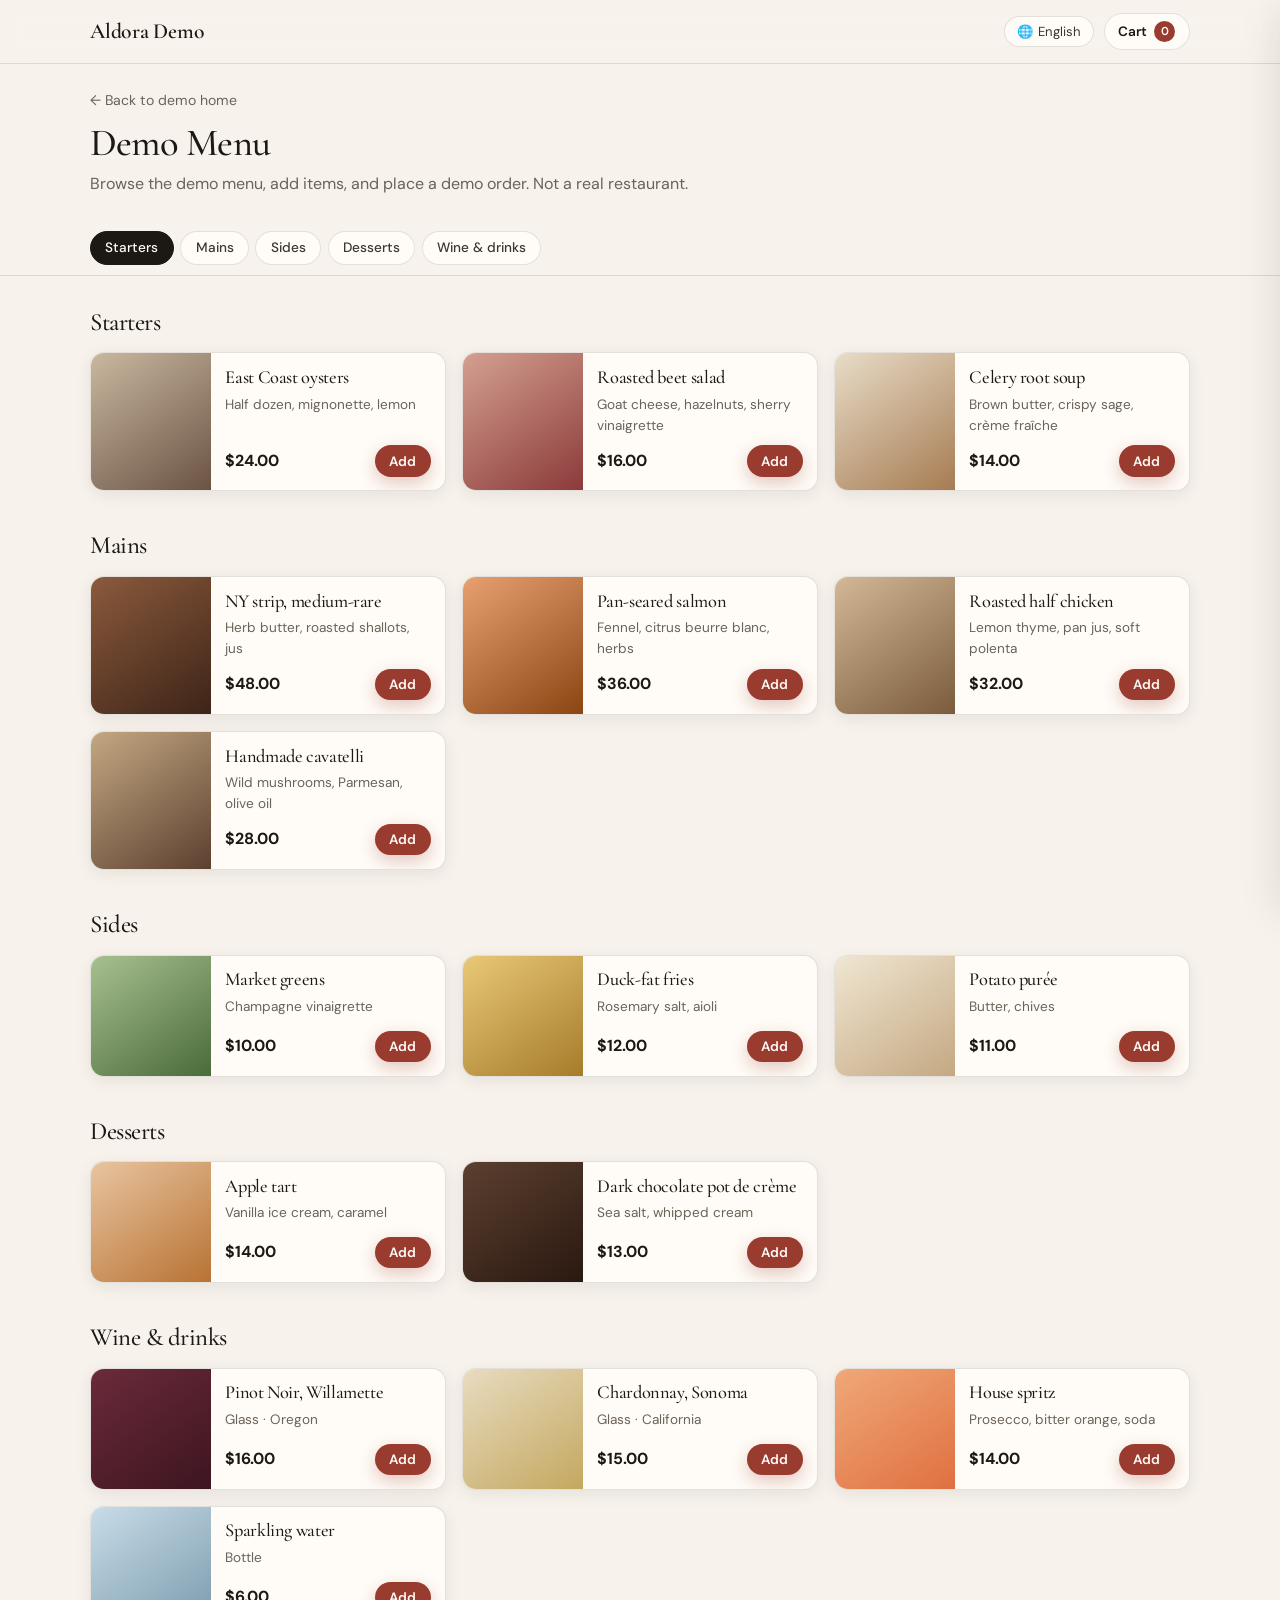
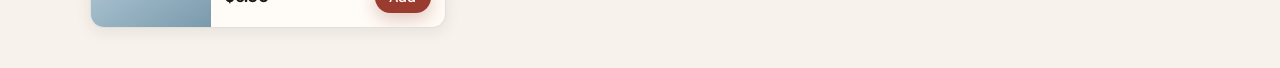
==== order.html @ 65ff81cb "Add Aldora Demo western restaurant QR order preview" ====
<!DOCTYPE html>
<html lang="en">
  <head>
    <meta charset="UTF-8" />
    <meta name="viewport" content="width=device-width, initial-scale=1, viewport-fit=cover" />
    <meta name="description" content="Demo Menu — Aldora Demo multilingual QR ordering demo. Not a real restaurant." />
    <title>Demo Menu — Aldora Demo</title>
    <link rel="preconnect" href="https://fonts.googleapis.com" />
    <link rel="preconnect" href="https://fonts.gstatic.com" crossorigin />
    <link href="https://fonts.googleapis.com/css2?family=Cormorant+Garamond:wght@500;600;700&family=DM+Sans:ital,opsz,wght@0,9..40,400;0,9..40,500;0,9..40,600;0,9..40,700;1,9..40,400&display=swap" rel="stylesheet" />
    <link rel="stylesheet" href="styles.css" />
  </head>
  <body class="page-order" data-title-key="meta.orderTitle">
    <header class="site-header">
      <div class="container order-header-extra">
        <a class="brand" href="index.html" data-i18n="nav.brand">Aldora Demo</a>
        <div class="header-actions">
          <div class="lang-switcher">
            <button type="button" class="lang-toggle" data-lang-toggle aria-haspopup="listbox">
              <span aria-hidden="true">🌐</span>
              <span data-lang-current>English</span>
            </button>
            <div class="lang-menu" role="listbox">
              <button type="button" data-lang="en" role="option">English</button>
              <button type="button" data-lang="zh" role="option">中文</button>
              <button type="button" data-lang="ko" role="option">한국어</button>
              <button type="button" data-lang="fr" role="option">Français</button>
            </div>
          </div>
          <button type="button" class="cart-fab" data-open-cart data-i18n-aria="orderPage.cart" aria-label="Cart">
            <span data-i18n="orderPage.cart">Cart</span>
            <span class="cart-badge" data-cart-count hidden>0</span>
          </button>
        </div>
      </div>
    </header>

    <div class="order-hero">
      <div class="container">
        <a class="back-link" href="index.html" data-i18n="orderPage.back">← Back to demo home</a>
        <h1 data-i18n="orderPage.title">Demo Menu</h1>
        <p data-i18n="orderPage.subtitle">Browse the demo menu, add items, and place a demo order. Not a real restaurant.</p>
      </div>
    </div>

    <nav class="category-nav" id="category-nav" aria-label="Menu categories">
      <div class="container"></div>
    </nav>

    <div id="menu-root"></div>
    <div class="order-page-bottom"></div>

    <!-- Cart overlay + drawer -->
    <div class="cart-overlay" id="cart-overlay" aria-hidden="true"></div>
    <aside class="cart-drawer" id="cart-drawer" aria-label="Cart">
      <div class="cart-drawer-header">
        <h2 data-i18n="orderPage.cart">Cart</h2>
        <button type="button" class="btn btn-ghost btn-sm" data-close-cart data-i18n="orderPage.close">Close</button>
      </div>
      <div class="cart-items" id="cart-items"></div>
      <div class="cart-footer" id="cart-footer" hidden>
        <div class="totals">
          <div class="totals-row">
            <span data-i18n="orderPage.subtotal">Subtotal</span>
            <span id="cart-subtotal">$0.00</span>
          </div>
          <div class="totals-row">
            <span data-i18n="orderPage.tax">Tax (est.)</span>
            <span id="cart-tax">$0.00</span>
          </div>
          <div class="totals-row total">
            <span data-i18n="orderPage.total">Total</span>
            <span id="cart-total">$0.00</span>
          </div>
        </div>
        <div class="cart-actions">
          <button type="button" class="btn btn-primary" id="place-order-btn" data-i18n="orderPage.placeOrder" disabled>
            Place order
          </button>
          <button type="button" class="btn btn-secondary" id="clear-cart-btn" data-i18n="orderPage.clear">
            Clear cart
          </button>
        </div>
      </div>
    </aside>

    <!-- Demo-only modal -->
    <div class="modal-overlay" id="demo-modal" role="dialog" aria-modal="true" aria-labelledby="demo-title">
      <div class="modal">
        <div class="modal-icon" aria-hidden="true">🍷</div>
        <h3 id="demo-title" data-i18n="demo.title">Demo only</h3>
        <p class="modal-message" data-i18n="demo.message">Demo only — order not sent to kitchen. Not a real restaurant.</p>
        <p class="modal-detail" data-i18n="demo.detail">
          This is a static multilingual QR ordering demo (Aldora Demo). No payment was taken and nothing was transmitted.
        </p>
        <button type="button" class="btn btn-primary" data-close-demo style="width: 100%" data-i18n="demo.ok">
          Got it
        </button>
      </div>
    </div>

    <script src="i18n.js"></script>
    <script src="app.js"></script>
  </body>
</html>
---- styles.css ----
/* Aldora Demo — elegant warm neutrals, mobile-first */
:root {
  --cream: #f7f3ec;
  --cream-dark: #efe8dc;
  --sand: #e4d9c8;
  --wood: #8b6914;
  --wood-deep: #5c4510;
  --ink: #1c1814;
  --ink-soft: #3d362e;
  --muted: #6b6258;
  --line: rgba(28, 24, 20, 0.12);
  --white: #fffcf7;
  --accent: #9a3b2f;
  --accent-hover: #7d2f25;
  --success: #2f5d3a;
  --shadow: 0 12px 40px rgba(28, 24, 20, 0.12);
  --shadow-sm: 0 4px 16px rgba(28, 24, 20, 0.08);
  --radius: 14px;
  --radius-sm: 10px;
  --font-serif: "Cormorant Garamond", "Times New Roman", Georgia, serif;
  --font-sans: "DM Sans", system-ui, -apple-system, Segoe UI, Roboto, sans-serif;
  --header-h: 64px;
  --safe-bottom: env(safe-area-inset-bottom, 0px);
}

*,
*::before,
*::after {
  box-sizing: border-box;
}

html {
  scroll-behavior: smooth;
}

body {
  margin: 0;
  font-family: var(--font-sans);
  font-size: 16px;
  line-height: 1.55;
  color: var(--ink);
  background: var(--cream);
  -webkit-font-smoothing: antialiased;
}

img {
  max-width: 100%;
  display: block;
}

a {
  color: inherit;
  text-decoration: none;
}

button {
  font-family: inherit;
  cursor: pointer;
}

h1,
h2,
h3,
.serif {
  font-family: var(--font-serif);
  font-weight: 500;
  letter-spacing: -0.02em;
  line-height: 1.15;
}

.container {
  width: min(1100px, calc(100% - 2rem));
  margin-inline: auto;
}

/* Header */
.site-header {
  position: sticky;
  top: 0;
  z-index: 40;
  height: var(--header-h);
  display: flex;
  align-items: center;
  background: rgba(247, 243, 236, 0.88);
  backdrop-filter: blur(12px);
  border-bottom: 1px solid var(--line);
}

.site-header .container {
  display: flex;
  align-items: center;
  justify-content: space-between;
  gap: 1rem;
  width: min(1100px, calc(100% - 2rem));
}

.brand {
  font-family: var(--font-serif);
  font-size: 1.35rem;
  font-weight: 600;
  letter-spacing: -0.01em;
  color: var(--ink);
}

.brand span {
  color: var(--accent);
}

.nav-links {
  display: none;
  gap: 1.25rem;
  align-items: center;
  font-size: 0.92rem;
  color: var(--ink-soft);
}

.nav-links a:hover {
  color: var(--accent);
}

.header-actions {
  display: flex;
  align-items: center;
  gap: 0.6rem;
}

.btn {
  display: inline-flex;
  align-items: center;
  justify-content: center;
  gap: 0.4rem;
  border: none;
  border-radius: 999px;
  padding: 0.7rem 1.25rem;
  font-size: 0.92rem;
  font-weight: 600;
  transition: transform 0.15s ease, background 0.15s ease, box-shadow 0.15s ease;
}

.btn:active {
  transform: scale(0.98);
}

.btn-primary {
  background: var(--accent);
  color: var(--white);
  box-shadow: 0 6px 18px rgba(154, 59, 47, 0.28);
}

.btn-primary:hover {
  background: var(--accent-hover);
}

.btn-secondary {
  background: transparent;
  color: var(--ink);
  border: 1px solid var(--line);
}

.btn-secondary:hover {
  background: var(--cream-dark);
}

.btn-ghost {
  background: transparent;
  color: var(--ink-soft);
  padding: 0.5rem 0.75rem;
}

.btn-sm {
  padding: 0.45rem 0.9rem;
  font-size: 0.85rem;
}

.btn:disabled {
  opacity: 0.45;
  cursor: not-allowed;
  transform: none;
}

/* Language switcher */
.lang-switcher {
  position: relative;
}

.lang-toggle {
  display: inline-flex;
  align-items: center;
  gap: 0.35rem;
  border: 1px solid var(--line);
  background: var(--white);
  border-radius: 999px;
  padding: 0.4rem 0.75rem;
  font-size: 0.82rem;
  color: var(--ink-soft);
}

.lang-toggle:hover {
  border-color: var(--sand);
}

.lang-menu {
  display: none;
  position: absolute;
  right: 0;
  top: calc(100% + 6px);
  min-width: 140px;
  background: var(--white);
  border: 1px solid var(--line);
  border-radius: var(--radius-sm);
  box-shadow: var(--shadow-sm);
  padding: 0.35rem;
  z-index: 50;
}

.lang-menu.is-open {
  display: block;
}

.lang-menu button {
  width: 100%;
  text-align: left;
  border: none;
  background: transparent;
  padding: 0.55rem 0.7rem;
  border-radius: 8px;
  font-size: 0.88rem;
  color: var(--ink);
}

.lang-menu button:hover,
.lang-menu button.is-active {
  background: var(--cream-dark);
  color: var(--accent);
}

/* Hero */
.hero {
  position: relative;
  padding: 2.5rem 0 3.5rem;
  overflow: hidden;
}

.hero-grid {
  display: grid;
  gap: 2rem;
  align-items: center;
}

.hero-eyebrow {
  font-size: 0.78rem;
  text-transform: uppercase;
  letter-spacing: 0.16em;
  color: var(--muted);
  margin: 0 0 0.75rem;
}

.hero h1 {
  font-size: clamp(2.4rem, 7vw, 3.6rem);
  margin: 0 0 1rem;
  color: var(--ink);
}

.hero-sub {
  color: var(--ink-soft);
  font-size: 1.05rem;
  max-width: 34rem;
  margin: 0 0 1.75rem;
}

.hero-ctas {
  display: flex;
  flex-wrap: wrap;
  gap: 0.75rem;
}

.hero-visual {
  position: relative;
  border-radius: calc(var(--radius) + 4px);
  overflow: hidden;
  aspect-ratio: 4 / 5;
  background:
    linear-gradient(160deg, rgba(28, 24, 20, 0.15), rgba(28, 24, 20, 0.45)),
    linear-gradient(135deg, #c4a574 0%, #8b6914 40%, #5c4510 100%);
  box-shadow: var(--shadow);
}

.hero-visual img {
  width: 100%;
  height: 100%;
  object-fit: cover;
}

.hero-badge {
  position: absolute;
  left: 1rem;
  bottom: 1rem;
  background: rgba(255, 252, 247, 0.92);
  backdrop-filter: blur(8px);
  padding: 0.75rem 1rem;
  border-radius: var(--radius-sm);
  font-size: 0.85rem;
  color: var(--ink-soft);
  max-width: 12rem;
}

.hero-badge strong {
  display: block;
  font-family: var(--font-serif);
  font-size: 1.15rem;
  color: var(--ink);
  margin-bottom: 0.15rem;
}

/* Sections */
.section {
  padding: 3rem 0;
}

.section-alt {
  background: var(--cream-dark);
}

.section-title {
  font-size: clamp(1.8rem, 4vw, 2.4rem);
  margin: 0 0 1.25rem;
}

.lead {
  color: var(--ink-soft);
  max-width: 40rem;
  margin: 0 0 1rem;
}

.cards-2 {
  display: grid;
  gap: 1rem;
}

.info-card {
  background: var(--white);
  border: 1px solid var(--line);
  border-radius: var(--radius);
  padding: 1.25rem 1.35rem;
  box-shadow: var(--shadow-sm);
}

.info-card h3 {
  margin: 0 0 0.75rem;
  font-size: 1.35rem;
}

.hours-list {
  list-style: none;
  margin: 0;
  padding: 0;
}

.hours-list li {
  display: flex;
  justify-content: space-between;
  gap: 1rem;
  padding: 0.45rem 0;
  border-bottom: 1px solid var(--line);
  font-size: 0.95rem;
}

.hours-list li:last-child {
  border-bottom: none;
}

.hours-list .day {
  color: var(--ink);
  font-weight: 500;
}

.hours-list .time {
  color: var(--muted);
  text-align: right;
}

.note {
  margin: 0.85rem 0 0;
  font-size: 0.85rem;
  color: var(--muted);
}

.address-block p {
  margin: 0.2rem 0;
  color: var(--ink-soft);
}

.address-block .street {
  font-weight: 600;
  color: var(--ink);
  font-size: 1.05rem;
}

/* CTA band */
.cta-band {
  margin: 1rem 0 3rem;
  background:
    linear-gradient(120deg, rgba(28, 24, 20, 0.72), rgba(92, 69, 16, 0.55)),
    linear-gradient(135deg, #a67c52, #5c4510);
  color: var(--white);
  border-radius: calc(var(--radius) + 6px);
  padding: 2rem 1.5rem;
  text-align: center;
  box-shadow: var(--shadow);
}

.cta-band h2 {
  margin: 0 0 0.5rem;
  font-size: clamp(1.6rem, 4vw, 2.1rem);
}

.cta-band p {
  margin: 0 0 1.25rem;
  opacity: 0.9;
}

.cta-band .btn-primary {
  background: var(--white);
  color: var(--ink);
  box-shadow: none;
}

.cta-band .btn-primary:hover {
  background: var(--cream);
}

/* Footer */
.site-footer {
  border-top: 1px solid var(--line);
  padding: 2rem 0 calc(2rem + var(--safe-bottom));
  text-align: center;
  color: var(--muted);
  font-size: 0.88rem;
}

.site-footer .brand {
  display: block;
  margin-bottom: 0.35rem;
  font-size: 1.2rem;
}

/* ========== Order page ========== */
.order-header-extra {
  gap: 0.5rem;
}

.cart-fab {
  position: relative;
  border: 1px solid var(--line);
  background: var(--white);
  border-radius: 999px;
  padding: 0.45rem 0.85rem;
  font-size: 0.85rem;
  font-weight: 600;
  color: var(--ink);
  display: inline-flex;
  align-items: center;
  gap: 0.4rem;
}

.cart-badge {
  min-width: 1.35rem;
  height: 1.35rem;
  padding: 0 0.35rem;
  border-radius: 999px;
  background: var(--accent);
  color: var(--white);
  font-size: 0.72rem;
  display: inline-flex;
  align-items: center;
  justify-content: center;
}

.order-hero {
  padding: 1.5rem 0 0.5rem;
}

.order-hero h1 {
  font-size: clamp(1.8rem, 5vw, 2.4rem);
  margin: 0.35rem 0 0.4rem;
}

.order-hero p {
  margin: 0;
  color: var(--muted);
}

.back-link {
  display: inline-flex;
  font-size: 0.88rem;
  color: var(--muted);
  margin-bottom: 0.25rem;
}

.back-link:hover {
  color: var(--accent);
}

.category-nav {
  position: sticky;
  top: var(--header-h);
  z-index: 30;
  background: rgba(247, 243, 236, 0.94);
  backdrop-filter: blur(10px);
  border-bottom: 1px solid var(--line);
  margin: 1rem 0 0;
  overflow-x: auto;
  -webkit-overflow-scrolling: touch;
  scrollbar-width: none;
}

.category-nav::-webkit-scrollbar {
  display: none;
}

.category-nav .container {
  display: flex;
  gap: 0.4rem;
  padding: 0.65rem 0;
  width: min(1100px, calc(100% - 2rem));
}

.cat-chip {
  flex: 0 0 auto;
  border: 1px solid var(--line);
  background: var(--white);
  color: var(--ink-soft);
  border-radius: 999px;
  padding: 0.45rem 0.9rem;
  font-size: 0.85rem;
  font-weight: 500;
  white-space: nowrap;
}

.cat-chip.is-active,
.cat-chip:hover {
  background: var(--ink);
  color: var(--white);
  border-color: var(--ink);
}

.menu-section {
  padding: 1.5rem 0 0.5rem;
}

.menu-section h2 {
  font-size: 1.55rem;
  margin: 0 0 1rem;
  padding-top: 0.5rem;
}

.menu-grid {
  display: grid;
  gap: 1rem;
}

.menu-card {
  display: grid;
  grid-template-columns: 96px 1fr;
  gap: 0.9rem;
  background: var(--white);
  border: 1px solid var(--line);
  border-radius: var(--radius);
  overflow: hidden;
  box-shadow: var(--shadow-sm);
  align-items: stretch;
}

.menu-card-media {
  position: relative;
  min-height: 96px;
  background: linear-gradient(145deg, #d4c4a8, #8b6914 60%, #4a3720);
}

.menu-card-media img {
  width: 100%;
  height: 100%;
  object-fit: cover;
  position: absolute;
  inset: 0;
}

.menu-card-body {
  padding: 0.85rem 0.9rem 0.85rem 0;
  display: flex;
  flex-direction: column;
  gap: 0.35rem;
}

.menu-card-body h3 {
  margin: 0;
  font-size: 1.15rem;
}

.menu-card-desc {
  margin: 0;
  font-size: 0.85rem;
  color: var(--muted);
  flex: 1;
}

.menu-card-row {
  display: flex;
  align-items: center;
  justify-content: space-between;
  gap: 0.5rem;
  margin-top: 0.25rem;
}

.price {
  font-weight: 700;
  color: var(--ink);
  font-variant-numeric: tabular-nums;
}

/* Cart drawer */
.cart-overlay {
  position: fixed;
  inset: 0;
  background: rgba(28, 24, 20, 0.45);
  opacity: 0;
  pointer-events: none;
  transition: opacity 0.2s ease;
  z-index: 60;
}

.cart-overlay.is-open {
  opacity: 1;
  pointer-events: auto;
}

.cart-drawer {
  position: fixed;
  top: 0;
  right: 0;
  height: 100%;
  width: min(400px, 100%);
  background: var(--cream);
  box-shadow: var(--shadow);
  transform: translateX(100%);
  transition: transform 0.25s ease;
  z-index: 70;
  display: flex;
  flex-direction: column;
}

.cart-drawer.is-open {
  transform: translateX(0);
}

.cart-drawer-header {
  display: flex;
  align-items: center;
  justify-content: space-between;
  padding: 1rem 1.15rem;
  border-bottom: 1px solid var(--line);
}

.cart-drawer-header h2 {
  margin: 0;
  font-size: 1.4rem;
}

.cart-items {
  flex: 1;
  overflow-y: auto;
  padding: 1rem 1.15rem;
}

.cart-empty {
  text-align: center;
  padding: 2.5rem 1rem;
  color: var(--muted);
}

.cart-empty p {
  margin: 0.35rem 0;
}

.cart-line {
  display: grid;
  grid-template-columns: 1fr auto;
  gap: 0.5rem 0.75rem;
  padding: 0.85rem 0;
  border-bottom: 1px solid var(--line);
}

.cart-line-name {
  font-weight: 600;
  font-size: 0.95rem;
}

.cart-line-price {
  font-variant-numeric: tabular-nums;
  font-weight: 600;
}

.cart-line-controls {
  grid-column: 1 / -1;
  display: flex;
  align-items: center;
  gap: 0.5rem;
}

.qty-btn {
  width: 32px;
  height: 32px;
  border-radius: 8px;
  border: 1px solid var(--line);
  background: var(--white);
  font-size: 1rem;
  line-height: 1;
  color: var(--ink);
}

.qty-btn:hover {
  background: var(--cream-dark);
}

.qty-val {
  min-width: 1.5rem;
  text-align: center;
  font-weight: 600;
  font-variant-numeric: tabular-nums;
}

.cart-footer {
  border-top: 1px solid var(--line);
  padding: 1rem 1.15rem calc(1rem + var(--safe-bottom));
  background: var(--white);
}

.totals {
  display: grid;
  gap: 0.35rem;
  margin-bottom: 1rem;
  font-size: 0.92rem;
}

.totals-row {
  display: flex;
  justify-content: space-between;
  color: var(--muted);
}

.totals-row.total {
  color: var(--ink);
  font-weight: 700;
  font-size: 1.05rem;
  margin-top: 0.25rem;
  padding-top: 0.5rem;
  border-top: 1px solid var(--line);
}

.cart-actions {
  display: grid;
  gap: 0.5rem;
}

/* Modal / toast */
.modal-overlay {
  position: fixed;
  inset: 0;
  background: rgba(28, 24, 20, 0.5);
  display: flex;
  align-items: flex-end;
  justify-content: center;
  padding: 1rem;
  opacity: 0;
  pointer-events: none;
  transition: opacity 0.2s ease;
  z-index: 80;
}

.modal-overlay.is-open {
  opacity: 1;
  pointer-events: auto;
}

.modal {
  width: min(420px, 100%);
  background: var(--white);
  border-radius: var(--radius);
  padding: 1.5rem 1.35rem;
  box-shadow: var(--shadow);
  transform: translateY(16px);
  transition: transform 0.2s ease;
  margin-bottom: var(--safe-bottom);
}

.modal-overlay.is-open .modal {
  transform: translateY(0);
}

.modal-icon {
  width: 48px;
  height: 48px;
  border-radius: 50%;
  background: var(--cream-dark);
  display: grid;
  place-items: center;
  font-size: 1.4rem;
  margin-bottom: 0.85rem;
}

.modal h3 {
  margin: 0 0 0.5rem;
  font-size: 1.45rem;
}

.modal-message {
  font-weight: 600;
  color: var(--accent);
  margin: 0 0 0.5rem;
}

.modal-detail {
  margin: 0 0 1.25rem;
  color: var(--muted);
  font-size: 0.92rem;
}

.toast {
  position: fixed;
  left: 50%;
  bottom: calc(1.25rem + var(--safe-bottom));
  transform: translateX(-50%) translateY(120%);
  background: var(--ink);
  color: var(--white);
  padding: 0.7rem 1.1rem;
  border-radius: 999px;
  font-size: 0.88rem;
  font-weight: 500;
  z-index: 90;
  transition: transform 0.25s ease;
  white-space: nowrap;
  max-width: calc(100% - 2rem);
  overflow: hidden;
  text-overflow: ellipsis;
}

.toast.is-show {
  transform: translateX(-50%) translateY(0);
}

.order-page-bottom {
  height: 2rem;
  padding-bottom: var(--safe-bottom);
}

/* Desktop */
@media (min-width: 720px) {
  .nav-links {
    display: flex;
  }

  .hero-grid {
    grid-template-columns: 1.05fr 0.95fr;
    gap: 2.5rem;
  }

  .hero-visual {
    aspect-ratio: 5 / 6;
  }

  .cards-2 {
    grid-template-columns: 1fr 1fr;
  }

  .menu-grid {
    grid-template-columns: 1fr 1fr;
  }

  .menu-card {
    grid-template-columns: 120px 1fr;
  }

  .menu-card-media {
    min-height: 120px;
  }

  .modal-overlay {
    align-items: center;
  }
}

@media (min-width: 960px) {
  .menu-grid {
    grid-template-columns: 1fr 1fr 1fr;
  }
}
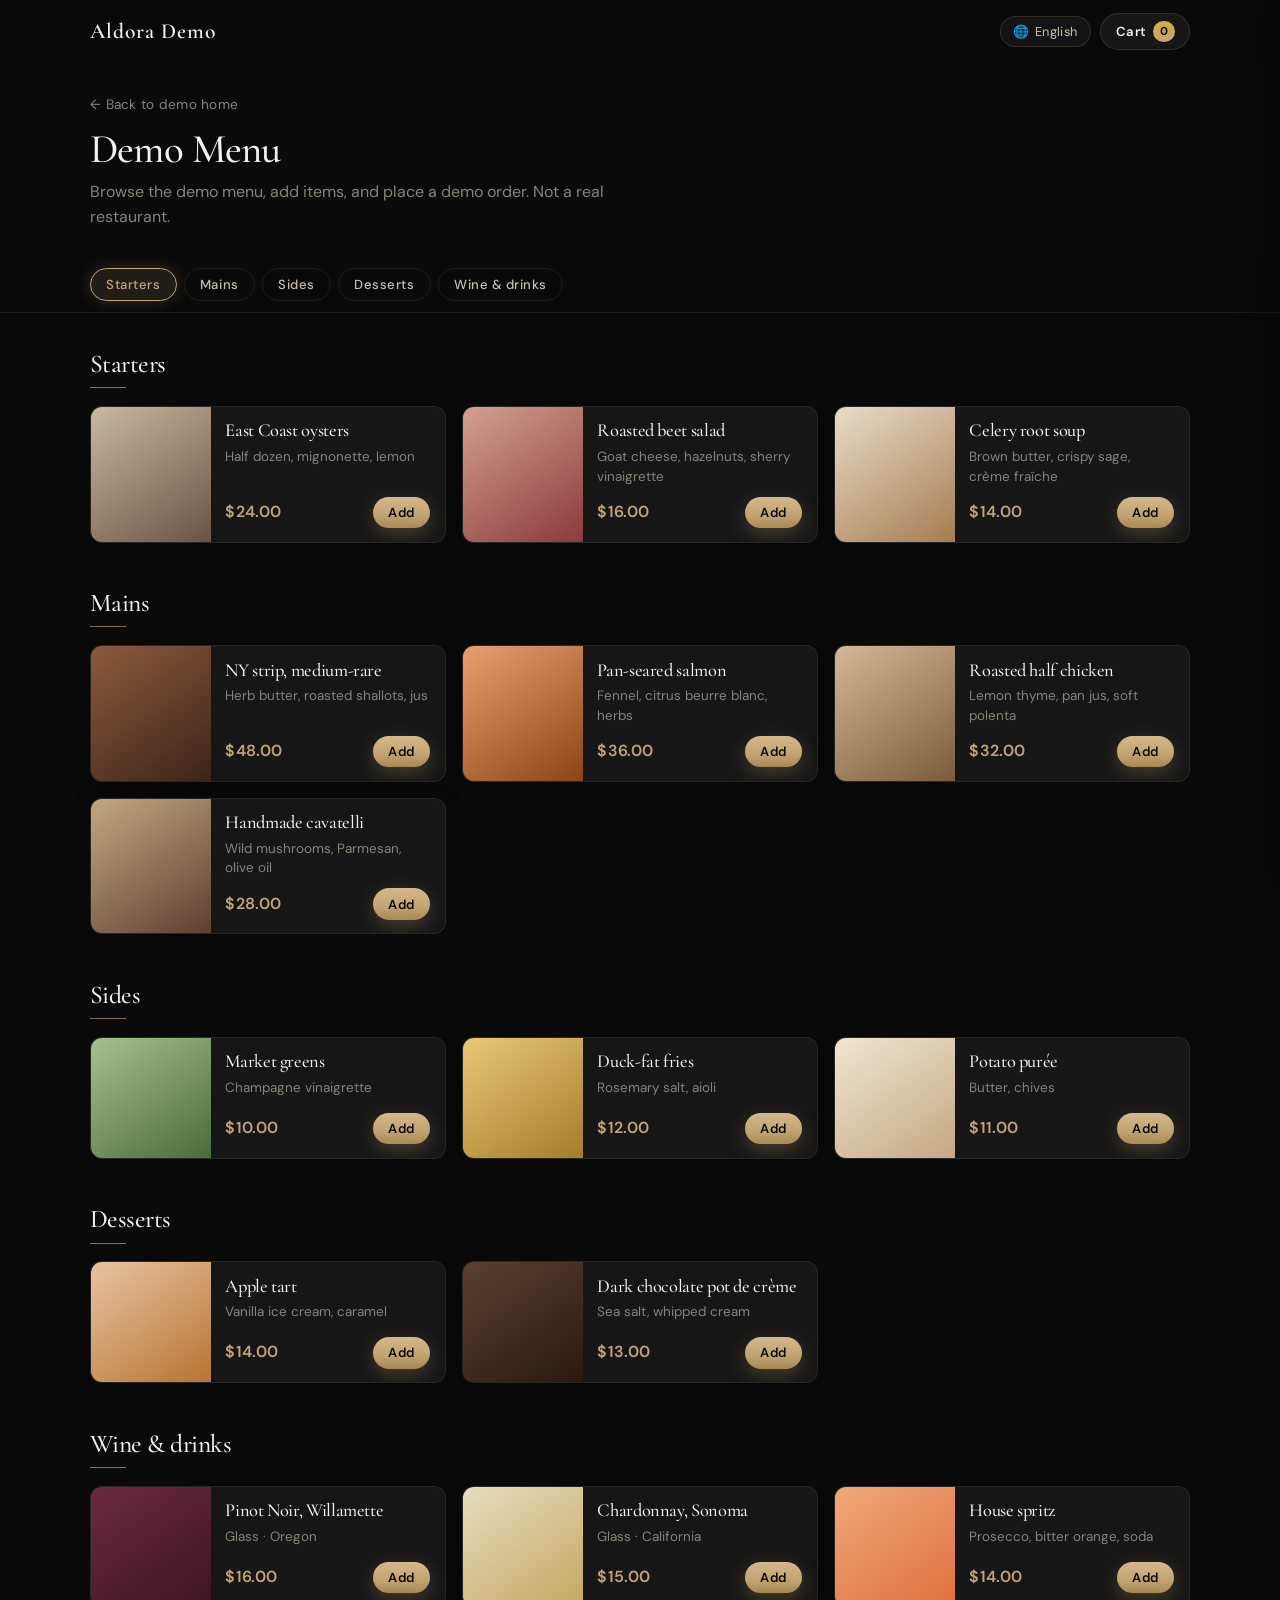
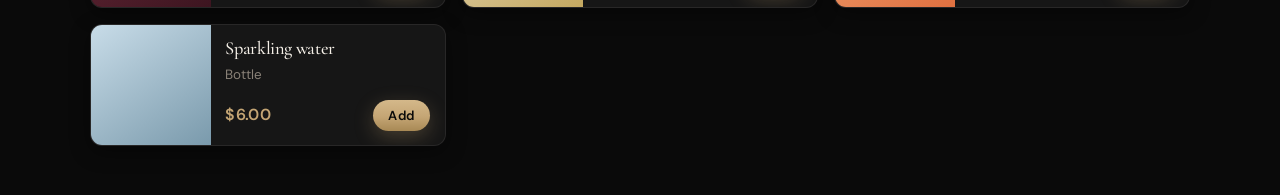
==== commit 8f02e698: "Restyle Aldora Demo: black luxury night theme with premium interactions" ====
--- a/order.html
+++ b/order.html
@@ -11,7 +11,7 @@
     <link rel="stylesheet" href="styles.css" />
   </head>
   <body class="page-order" data-title-key="meta.orderTitle">
-    <header class="site-header">
+    <header class="site-header" data-site-header>
       <div class="container order-header-extra">
         <a class="brand" href="index.html" data-i18n="nav.brand">Aldora Demo</a>
         <div class="header-actions">
@@ -35,7 +35,7 @@
       </div>
     </header>
 
-    <div class="order-hero">
+    <div class="order-hero reveal" data-reveal>
       <div class="container">
         <a class="back-link" href="index.html" data-i18n="orderPage.back">← Back to demo home</a>
         <h1 data-i18n="orderPage.title">Demo Menu</h1>
--- a/styles.css
+++ b/styles.css
@@ -1,26 +1,34 @@
-/* Aldora Demo — elegant warm neutrals, mobile-first */
+/* Aldora Demo — black luxury / high-end steakhouse night mood */
 :root {
-  --cream: #f7f3ec;
-  --cream-dark: #efe8dc;
-  --sand: #e4d9c8;
-  --wood: #8b6914;
-  --wood-deep: #5c4510;
-  --ink: #1c1814;
-  --ink-soft: #3d362e;
-  --muted: #6b6258;
-  --line: rgba(28, 24, 20, 0.12);
-  --white: #fffcf7;
-  --accent: #9a3b2f;
-  --accent-hover: #7d2f25;
-  --success: #2f5d3a;
-  --shadow: 0 12px 40px rgba(28, 24, 20, 0.12);
-  --shadow-sm: 0 4px 16px rgba(28, 24, 20, 0.08);
-  --radius: 14px;
-  --radius-sm: 10px;
+  --bg: #0a0a0a;
+  --bg-elevated: #111111;
+  --bg-card: #161616;
+  --bg-card-hover: #1a1a1a;
+  --charcoal: #1c1c1c;
+  --ink: #f5f0e8;
+  --ink-soft: #c8bfb0;
+  --muted: #8a8278;
+  --ivory: #f5f0e8;
+  --gold: #c4a574;
+  --gold-bright: #d4af37;
+  --gold-dim: rgba(196, 165, 116, 0.35);
+  --gold-glow: rgba(196, 165, 116, 0.22);
+  --line: rgba(196, 165, 116, 0.18);
+  --line-subtle: rgba(245, 240, 232, 0.08);
+  --accent: #c4a574;
+  --accent-hover: #d4af37;
+  --success: #6b9b7a;
+  --shadow: 0 16px 48px rgba(0, 0, 0, 0.55);
+  --shadow-sm: 0 6px 20px rgba(0, 0, 0, 0.4);
+  --shadow-gold: 0 0 0 1px rgba(196, 165, 116, 0.35), 0 8px 28px rgba(196, 165, 116, 0.12);
+  --radius: 12px;
+  --radius-sm: 8px;
   --font-serif: "Cormorant Garamond", "Times New Roman", Georgia, serif;
   --font-sans: "DM Sans", system-ui, -apple-system, Segoe UI, Roboto, sans-serif;
   --header-h: 64px;
   --safe-bottom: env(safe-area-inset-bottom, 0px);
+  --ease-out: cubic-bezier(0.22, 1, 0.36, 1);
+  --reveal-duration: 420ms;
 }
 
 *,
@@ -39,7 +47,7 @@
   font-size: 16px;
   line-height: 1.55;
   color: var(--ink);
-  background: var(--cream);
+  background: var(--bg);
   -webkit-font-smoothing: antialiased;
 }
 
@@ -51,6 +59,23 @@
 a {
   color: inherit;
   text-decoration: none;
+}
+
+/* Subtle link underline animation for nav / text links */
+.nav-links a,
+.back-link {
+  position: relative;
+  background-image: linear-gradient(var(--gold), var(--gold));
+  background-position: 0 100%;
+  background-repeat: no-repeat;
+  background-size: 0 1px;
+  transition: background-size 0.35s var(--ease-out), color 0.25s ease;
+}
+
+.nav-links a:hover,
+.back-link:hover {
+  color: var(--gold);
+  background-size: 100% 1px;
 }
 
 button {
@@ -66,6 +91,7 @@
   font-weight: 500;
   letter-spacing: -0.02em;
   line-height: 1.15;
+  color: var(--ivory);
 }
 
 .container {
@@ -73,7 +99,7 @@
   margin-inline: auto;
 }
 
-/* Header */
+/* ---------- Header ---------- */
 .site-header {
   position: sticky;
   top: 0;
@@ -81,9 +107,23 @@
   height: var(--header-h);
   display: flex;
   align-items: center;
-  background: rgba(247, 243, 236, 0.88);
-  backdrop-filter: blur(12px);
-  border-bottom: 1px solid var(--line);
+  background: rgba(10, 10, 10, 0.72);
+  backdrop-filter: blur(0px);
+  -webkit-backdrop-filter: blur(0px);
+  border-bottom: 1px solid transparent;
+  transition:
+    background 0.35s var(--ease-out),
+    border-color 0.35s var(--ease-out),
+    backdrop-filter 0.35s var(--ease-out),
+    box-shadow 0.35s var(--ease-out);
+}
+
+.site-header.is-scrolled {
+  background: rgba(10, 10, 10, 0.88);
+  backdrop-filter: blur(14px);
+  -webkit-backdrop-filter: blur(14px);
+  border-bottom-color: var(--line);
+  box-shadow: 0 8px 32px rgba(0, 0, 0, 0.35);
 }
 
 .site-header .container {
@@ -98,24 +138,27 @@
   font-family: var(--font-serif);
   font-size: 1.35rem;
   font-weight: 600;
-  letter-spacing: -0.01em;
-  color: var(--ink);
+  letter-spacing: 0.04em;
+  color: var(--ivory);
+  transition: color 0.25s ease;
+}
+
+.brand:hover {
+  color: var(--gold);
 }
 
 .brand span {
-  color: var(--accent);
+  color: var(--gold);
 }
 
 .nav-links {
   display: none;
-  gap: 1.25rem;
+  gap: 1.5rem;
   align-items: center;
-  font-size: 0.92rem;
+  font-size: 0.88rem;
+  letter-spacing: 0.06em;
+  text-transform: uppercase;
   color: var(--ink-soft);
-}
-
-.nav-links a:hover {
-  color: var(--accent);
 }
 
 .header-actions {
@@ -124,6 +167,7 @@
   gap: 0.6rem;
 }
 
+/* ---------- Buttons ---------- */
 .btn {
   display: inline-flex;
   align-items: center;
@@ -131,34 +175,43 @@
   gap: 0.4rem;
   border: none;
   border-radius: 999px;
-  padding: 0.7rem 1.25rem;
-  font-size: 0.92rem;
+  padding: 0.75rem 1.35rem;
+  font-size: 0.9rem;
   font-weight: 600;
-  transition: transform 0.15s ease, background 0.15s ease, box-shadow 0.15s ease;
+  letter-spacing: 0.04em;
+  transition:
+    transform 0.2s var(--ease-out),
+    background 0.25s ease,
+    box-shadow 0.25s ease,
+    border-color 0.25s ease,
+    color 0.25s ease;
 }
 
 .btn:active {
-  transform: scale(0.98);
+  transform: scale(0.97);
 }
 
 .btn-primary {
-  background: var(--accent);
-  color: var(--white);
-  box-shadow: 0 6px 18px rgba(154, 59, 47, 0.28);
+  background: linear-gradient(180deg, #d4b88a 0%, var(--gold) 55%, #a88955 100%);
+  color: #0a0a0a;
+  box-shadow: 0 6px 20px rgba(196, 165, 116, 0.28);
 }
 
 .btn-primary:hover {
-  background: var(--accent-hover);
+  background: linear-gradient(180deg, #e0c898 0%, var(--gold-bright) 55%, var(--gold) 100%);
+  box-shadow: 0 8px 28px rgba(212, 175, 55, 0.35);
 }
 
 .btn-secondary {
   background: transparent;
-  color: var(--ink);
+  color: var(--ivory);
   border: 1px solid var(--line);
 }
 
 .btn-secondary:hover {
-  background: var(--cream-dark);
+  border-color: var(--gold);
+  color: var(--gold);
+  background: rgba(196, 165, 116, 0.06);
 }
 
 .btn-ghost {
@@ -167,18 +220,23 @@
   padding: 0.5rem 0.75rem;
 }
 
+.btn-ghost:hover {
+  color: var(--gold);
+}
+
 .btn-sm {
-  padding: 0.45rem 0.9rem;
-  font-size: 0.85rem;
+  padding: 0.45rem 0.95rem;
+  font-size: 0.82rem;
 }
 
 .btn:disabled {
-  opacity: 0.45;
+  opacity: 0.4;
   cursor: not-allowed;
   transform: none;
-}
-
-/* Language switcher */
+  box-shadow: none;
+}
+
+/* ---------- Language switcher ---------- */
 .lang-switcher {
   position: relative;
 }
@@ -188,33 +246,48 @@
   align-items: center;
   gap: 0.35rem;
   border: 1px solid var(--line);
-  background: var(--white);
+  background: rgba(22, 22, 22, 0.9);
   border-radius: 999px;
   padding: 0.4rem 0.75rem;
-  font-size: 0.82rem;
+  font-size: 0.8rem;
+  letter-spacing: 0.03em;
   color: var(--ink-soft);
+  transition: border-color 0.25s ease, color 0.25s ease, background 0.25s ease;
 }
 
 .lang-toggle:hover {
-  border-color: var(--sand);
+  border-color: var(--gold);
+  color: var(--gold);
 }
 
 .lang-menu {
   display: none;
   position: absolute;
   right: 0;
-  top: calc(100% + 6px);
-  min-width: 140px;
-  background: var(--white);
+  top: calc(100% + 8px);
+  min-width: 148px;
+  background: var(--bg-card);
   border: 1px solid var(--line);
   border-radius: var(--radius-sm);
-  box-shadow: var(--shadow-sm);
+  box-shadow: var(--shadow);
   padding: 0.35rem;
   z-index: 50;
+  animation: langFadeIn 0.2s var(--ease-out);
 }
 
 .lang-menu.is-open {
   display: block;
+}
+
+@keyframes langFadeIn {
+  from {
+    opacity: 0;
+    transform: translateY(-4px);
+  }
+  to {
+    opacity: 1;
+    transform: translateY(0);
+  }
 }
 
 .lang-menu button {
@@ -223,49 +296,75 @@
   border: none;
   background: transparent;
   padding: 0.55rem 0.7rem;
-  border-radius: 8px;
+  border-radius: 6px;
   font-size: 0.88rem;
-  color: var(--ink);
+  color: var(--ink-soft);
+  transition: background 0.15s ease, color 0.15s ease;
 }
 
 .lang-menu button:hover,
 .lang-menu button.is-active {
-  background: var(--cream-dark);
-  color: var(--accent);
-}
-
-/* Hero */
+  background: rgba(196, 165, 116, 0.1);
+  color: var(--gold);
+}
+
+/* ---------- Hero ---------- */
 .hero {
   position: relative;
-  padding: 2.5rem 0 3.5rem;
+  padding: 2.75rem 0 4rem;
   overflow: hidden;
+}
+
+.hero::after {
+  content: "";
+  position: absolute;
+  left: 50%;
+  bottom: 0;
+  width: min(280px, 40%);
+  height: 1px;
+  background: linear-gradient(90deg, transparent, var(--gold), transparent);
+  transform: translateX(-50%);
+  opacity: 0.55;
 }
 
 .hero-grid {
   display: grid;
-  gap: 2rem;
+  gap: 2.25rem;
   align-items: center;
 }
 
+.hero-copy {
+  opacity: 0;
+  transform: translateY(18px);
+  transition: opacity 0.7s var(--ease-out), transform 0.7s var(--ease-out);
+}
+
+.hero-copy.is-in {
+  opacity: 1;
+  transform: translateY(0);
+}
+
 .hero-eyebrow {
-  font-size: 0.78rem;
+  font-size: 0.72rem;
   text-transform: uppercase;
-  letter-spacing: 0.16em;
-  color: var(--muted);
-  margin: 0 0 0.75rem;
+  letter-spacing: 0.2em;
+  color: var(--gold);
+  margin: 0 0 0.85rem;
 }
 
 .hero h1 {
-  font-size: clamp(2.4rem, 7vw, 3.6rem);
-  margin: 0 0 1rem;
-  color: var(--ink);
+  font-size: clamp(2.5rem, 7vw, 3.75rem);
+  margin: 0 0 1.1rem;
+  color: var(--ivory);
+  font-weight: 500;
 }
 
 .hero-sub {
   color: var(--ink-soft);
   font-size: 1.05rem;
   max-width: 34rem;
-  margin: 0 0 1.75rem;
+  margin: 0 0 1.85rem;
+  line-height: 1.65;
 }
 
 .hero-ctas {
@@ -276,78 +375,124 @@
 
 .hero-visual {
   position: relative;
-  border-radius: calc(var(--radius) + 4px);
+  border-radius: calc(var(--radius) + 2px);
   overflow: hidden;
   aspect-ratio: 4 / 5;
   background:
-    linear-gradient(160deg, rgba(28, 24, 20, 0.15), rgba(28, 24, 20, 0.45)),
-    linear-gradient(135deg, #c4a574 0%, #8b6914 40%, #5c4510 100%);
-  box-shadow: var(--shadow);
+    linear-gradient(160deg, rgba(10, 10, 10, 0.2), rgba(10, 10, 10, 0.55)),
+    linear-gradient(135deg, #2a2418 0%, #1a1510 40%, #0a0a0a 100%);
+  box-shadow: var(--shadow), 0 0 0 1px var(--line);
+  will-change: transform;
 }
 
 .hero-visual img {
   width: 100%;
   height: 100%;
   object-fit: cover;
+  transform: scale(1.06);
+  transition: transform 0.1s linear;
+  filter: brightness(0.88) contrast(1.05);
 }
 
 .hero-badge {
   position: absolute;
   left: 1rem;
   bottom: 1rem;
-  background: rgba(255, 252, 247, 0.92);
-  backdrop-filter: blur(8px);
-  padding: 0.75rem 1rem;
+  background: rgba(10, 10, 10, 0.82);
+  backdrop-filter: blur(10px);
+  -webkit-backdrop-filter: blur(10px);
+  padding: 0.85rem 1.1rem;
   border-radius: var(--radius-sm);
-  font-size: 0.85rem;
+  border: 1px solid var(--line);
+  font-size: 0.82rem;
   color: var(--ink-soft);
-  max-width: 12rem;
+  max-width: 12.5rem;
+  letter-spacing: 0.02em;
 }
 
 .hero-badge strong {
   display: block;
   font-family: var(--font-serif);
-  font-size: 1.15rem;
-  color: var(--ink);
+  font-size: 1.2rem;
+  color: var(--gold);
   margin-bottom: 0.15rem;
-}
-
-/* Sections */
+  letter-spacing: 0.04em;
+}
+
+/* ---------- Sections + reveal ---------- */
 .section {
-  padding: 3rem 0;
+  padding: 3.5rem 0;
 }
 
 .section-alt {
-  background: var(--cream-dark);
+  background: var(--bg-elevated);
+  border-top: 1px solid var(--line-subtle);
+  border-bottom: 1px solid var(--line-subtle);
 }
 
 .section-title {
-  font-size: clamp(1.8rem, 4vw, 2.4rem);
-  margin: 0 0 1.25rem;
+  font-size: clamp(1.85rem, 4vw, 2.5rem);
+  margin: 0 0 0.35rem;
+}
+
+.section-title::after {
+  content: "";
+  display: block;
+  width: 48px;
+  height: 1px;
+  background: var(--gold);
+  margin-top: 0.85rem;
+  margin-bottom: 1.25rem;
+  opacity: 0.7;
 }
 
 .lead {
   color: var(--ink-soft);
   max-width: 40rem;
-  margin: 0 0 1rem;
+  margin: 0 0 1.1rem;
+  line-height: 1.7;
+}
+
+.reveal {
+  opacity: 0;
+  transform: translateY(22px);
+  transition:
+    opacity var(--reveal-duration) var(--ease-out),
+    transform var(--reveal-duration) var(--ease-out);
+}
+
+.reveal.is-visible {
+  opacity: 1;
+  transform: translateY(0);
 }
 
 .cards-2 {
   display: grid;
-  gap: 1rem;
+  gap: 1.15rem;
 }
 
 .info-card {
-  background: var(--white);
-  border: 1px solid var(--line);
+  background: var(--bg-card);
+  border: 1px solid var(--line-subtle);
   border-radius: var(--radius);
-  padding: 1.25rem 1.35rem;
+  padding: 1.4rem 1.45rem;
   box-shadow: var(--shadow-sm);
+  transition:
+    transform 0.35s var(--ease-out),
+    border-color 0.35s ease,
+    box-shadow 0.35s ease;
+}
+
+.info-card:hover {
+  border-color: var(--line);
+  box-shadow: var(--shadow-gold);
+  transform: translateY(-3px);
 }
 
 .info-card h3 {
-  margin: 0 0 0.75rem;
-  font-size: 1.35rem;
+  margin: 0 0 0.85rem;
+  font-size: 1.4rem;
+  color: var(--gold);
 }
 
 .hours-list {
@@ -360,8 +505,8 @@
   display: flex;
   justify-content: space-between;
   gap: 1rem;
-  padding: 0.45rem 0;
-  border-bottom: 1px solid var(--line);
+  padding: 0.5rem 0;
+  border-bottom: 1px solid var(--line-subtle);
   font-size: 0.95rem;
 }
 
@@ -370,78 +515,94 @@
 }
 
 .hours-list .day {
-  color: var(--ink);
+  color: var(--ivory);
   font-weight: 500;
 }
 
 .hours-list .time {
   color: var(--muted);
   text-align: right;
+  font-variant-numeric: tabular-nums;
 }
 
 .note {
-  margin: 0.85rem 0 0;
-  font-size: 0.85rem;
+  margin: 0.95rem 0 0;
+  font-size: 0.82rem;
   color: var(--muted);
+  letter-spacing: 0.01em;
 }
 
 .address-block p {
-  margin: 0.2rem 0;
+  margin: 0.25rem 0;
   color: var(--ink-soft);
 }
 
 .address-block .street {
   font-weight: 600;
-  color: var(--ink);
+  color: var(--ivory);
   font-size: 1.05rem;
 }
 
-/* CTA band */
+/* ---------- CTA band ---------- */
 .cta-band {
-  margin: 1rem 0 3rem;
+  margin: 1.25rem 0 3.5rem;
   background:
-    linear-gradient(120deg, rgba(28, 24, 20, 0.72), rgba(92, 69, 16, 0.55)),
-    linear-gradient(135deg, #a67c52, #5c4510);
-  color: var(--white);
-  border-radius: calc(var(--radius) + 6px);
-  padding: 2rem 1.5rem;
+    linear-gradient(135deg, rgba(196, 165, 116, 0.12), rgba(10, 10, 10, 0.4)),
+    var(--charcoal);
+  color: var(--ivory);
+  border-radius: calc(var(--radius) + 4px);
+  border: 1px solid var(--line);
+  padding: 2.35rem 1.6rem;
   text-align: center;
   box-shadow: var(--shadow);
+  position: relative;
+  overflow: hidden;
+}
+
+.cta-band::before {
+  content: "";
+  position: absolute;
+  inset: 0;
+  background: linear-gradient(90deg, transparent 0%, rgba(196, 165, 116, 0.06) 50%, transparent 100%);
+  pointer-events: none;
 }
 
 .cta-band h2 {
-  margin: 0 0 0.5rem;
-  font-size: clamp(1.6rem, 4vw, 2.1rem);
+  margin: 0 0 0.55rem;
+  font-size: clamp(1.65rem, 4vw, 2.2rem);
+  position: relative;
 }
 
 .cta-band p {
-  margin: 0 0 1.25rem;
-  opacity: 0.9;
+  margin: 0 0 1.35rem;
+  color: var(--ink-soft);
+  position: relative;
 }
 
 .cta-band .btn-primary {
-  background: var(--white);
-  color: var(--ink);
-  box-shadow: none;
-}
-
-.cta-band .btn-primary:hover {
-  background: var(--cream);
-}
-
-/* Footer */
+  position: relative;
+}
+
+/* ---------- Footer ---------- */
 .site-footer {
   border-top: 1px solid var(--line);
-  padding: 2rem 0 calc(2rem + var(--safe-bottom));
+  padding: 2.25rem 0 calc(2.25rem + var(--safe-bottom));
   text-align: center;
   color: var(--muted);
-  font-size: 0.88rem;
+  font-size: 0.85rem;
+  background: var(--bg);
 }
 
 .site-footer .brand {
   display: block;
-  margin-bottom: 0.35rem;
-  font-size: 1.2rem;
+  margin-bottom: 0.4rem;
+  font-size: 1.25rem;
+  letter-spacing: 0.06em;
+  color: var(--gold);
+}
+
+.site-footer p {
+  margin: 0.3rem 0;
 }
 
 /* ========== Order page ========== */
@@ -452,15 +613,30 @@
 .cart-fab {
   position: relative;
   border: 1px solid var(--line);
-  background: var(--white);
+  background: var(--bg-card);
   border-radius: 999px;
-  padding: 0.45rem 0.85rem;
-  font-size: 0.85rem;
+  padding: 0.45rem 0.9rem;
+  font-size: 0.82rem;
   font-weight: 600;
-  color: var(--ink);
+  letter-spacing: 0.04em;
+  color: var(--ivory);
   display: inline-flex;
   align-items: center;
   gap: 0.4rem;
+  transition:
+    border-color 0.25s ease,
+    box-shadow 0.25s ease,
+    transform 0.2s var(--ease-out),
+    background 0.25s ease;
+}
+
+.cart-fab:hover {
+  border-color: var(--gold);
+  box-shadow: 0 0 20px var(--gold-glow);
+}
+
+.cart-fab:active {
+  transform: scale(0.97);
 }
 
 .cart-badge {
@@ -468,46 +644,46 @@
   height: 1.35rem;
   padding: 0 0.35rem;
   border-radius: 999px;
-  background: var(--accent);
-  color: var(--white);
+  background: linear-gradient(180deg, var(--gold-bright), var(--gold));
+  color: #0a0a0a;
   font-size: 0.72rem;
+  font-weight: 700;
   display: inline-flex;
   align-items: center;
   justify-content: center;
 }
 
 .order-hero {
-  padding: 1.5rem 0 0.5rem;
+  padding: 1.75rem 0 0.65rem;
 }
 
 .order-hero h1 {
-  font-size: clamp(1.8rem, 5vw, 2.4rem);
-  margin: 0.35rem 0 0.4rem;
+  font-size: clamp(1.9rem, 5vw, 2.55rem);
+  margin: 0.4rem 0 0.45rem;
 }
 
 .order-hero p {
   margin: 0;
   color: var(--muted);
+  max-width: 36rem;
 }
 
 .back-link {
   display: inline-flex;
-  font-size: 0.88rem;
+  font-size: 0.85rem;
   color: var(--muted);
-  margin-bottom: 0.25rem;
-}
-
-.back-link:hover {
-  color: var(--accent);
+  margin-bottom: 0.3rem;
+  letter-spacing: 0.02em;
 }
 
 .category-nav {
   position: sticky;
   top: var(--header-h);
   z-index: 30;
-  background: rgba(247, 243, 236, 0.94);
-  backdrop-filter: blur(10px);
-  border-bottom: 1px solid var(--line);
+  background: rgba(10, 10, 10, 0.92);
+  backdrop-filter: blur(12px);
+  -webkit-backdrop-filter: blur(12px);
+  border-bottom: 1px solid var(--line-subtle);
   margin: 1rem 0 0;
   overflow-x: auto;
   -webkit-overflow-scrolling: touch;
@@ -520,38 +696,60 @@
 
 .category-nav .container {
   display: flex;
-  gap: 0.4rem;
-  padding: 0.65rem 0;
+  gap: 0.45rem;
+  padding: 0.7rem 0;
   width: min(1100px, calc(100% - 2rem));
 }
 
 .cat-chip {
   flex: 0 0 auto;
-  border: 1px solid var(--line);
-  background: var(--white);
+  border: 1px solid var(--line-subtle);
+  background: transparent;
   color: var(--ink-soft);
   border-radius: 999px;
-  padding: 0.45rem 0.9rem;
-  font-size: 0.85rem;
+  padding: 0.45rem 0.95rem;
+  font-size: 0.82rem;
   font-weight: 500;
+  letter-spacing: 0.04em;
   white-space: nowrap;
-}
-
-.cat-chip.is-active,
+  transition:
+    background 0.25s ease,
+    color 0.25s ease,
+    border-color 0.25s ease,
+    box-shadow 0.25s ease;
+}
+
 .cat-chip:hover {
-  background: var(--ink);
-  color: var(--white);
-  border-color: var(--ink);
+  border-color: var(--gold);
+  color: var(--gold);
+}
+
+.cat-chip.is-active {
+  background: rgba(196, 165, 116, 0.12);
+  color: var(--gold);
+  border-color: var(--gold);
+  box-shadow: 0 0 16px var(--gold-glow);
 }
 
 .menu-section {
-  padding: 1.5rem 0 0.5rem;
+  padding: 1.75rem 0 0.6rem;
 }
 
 .menu-section h2 {
-  font-size: 1.55rem;
-  margin: 0 0 1rem;
+  font-size: 1.6rem;
+  margin: 0 0 1.1rem;
   padding-top: 0.5rem;
+  color: var(--ivory);
+}
+
+.menu-section h2::after {
+  content: "";
+  display: block;
+  width: 36px;
+  height: 1px;
+  background: var(--gold);
+  margin-top: 0.55rem;
+  opacity: 0.65;
 }
 
 .menu-grid {
@@ -563,18 +761,33 @@
   display: grid;
   grid-template-columns: 96px 1fr;
   gap: 0.9rem;
-  background: var(--white);
-  border: 1px solid var(--line);
+  background: var(--bg-card);
+  border: 1px solid var(--line-subtle);
   border-radius: var(--radius);
   overflow: hidden;
   box-shadow: var(--shadow-sm);
   align-items: stretch;
+  transition:
+    transform 0.35s var(--ease-out),
+    border-color 0.35s ease,
+    box-shadow 0.35s ease;
+}
+
+.menu-card:hover {
+  transform: translateY(-4px);
+  border-color: var(--gold-dim);
+  box-shadow: var(--shadow-gold);
+}
+
+.menu-card:active {
+  transform: translateY(-1px) scale(0.995);
 }
 
 .menu-card-media {
   position: relative;
   min-height: 96px;
-  background: linear-gradient(145deg, #d4c4a8, #8b6914 60%, #4a3720);
+  background: linear-gradient(145deg, #2a2418, #1a1510 60%, #0a0a0a);
+  overflow: hidden;
 }
 
 .menu-card-media img {
@@ -583,10 +796,16 @@
   object-fit: cover;
   position: absolute;
   inset: 0;
+  filter: brightness(0.9) contrast(1.05);
+  transition: transform 0.5s var(--ease-out);
+}
+
+.menu-card:hover .menu-card-media img {
+  transform: scale(1.06);
 }
 
 .menu-card-body {
-  padding: 0.85rem 0.9rem 0.85rem 0;
+  padding: 0.85rem 0.95rem 0.85rem 0;
   display: flex;
   flex-direction: column;
   gap: 0.35rem;
@@ -595,13 +814,15 @@
 .menu-card-body h3 {
   margin: 0;
   font-size: 1.15rem;
+  color: var(--ivory);
 }
 
 .menu-card-desc {
   margin: 0;
-  font-size: 0.85rem;
+  font-size: 0.84rem;
   color: var(--muted);
   flex: 1;
+  line-height: 1.45;
 }
 
 .menu-card-row {
@@ -609,23 +830,24 @@
   align-items: center;
   justify-content: space-between;
   gap: 0.5rem;
-  margin-top: 0.25rem;
+  margin-top: 0.3rem;
 }
 
 .price {
-  font-weight: 700;
-  color: var(--ink);
+  font-weight: 600;
+  color: var(--gold);
   font-variant-numeric: tabular-nums;
-}
-
-/* Cart drawer */
+  letter-spacing: 0.02em;
+}
+
+/* ---------- Cart drawer ---------- */
 .cart-overlay {
   position: fixed;
   inset: 0;
-  background: rgba(28, 24, 20, 0.45);
+  background: rgba(0, 0, 0, 0.65);
   opacity: 0;
   pointer-events: none;
-  transition: opacity 0.2s ease;
+  transition: opacity 0.3s var(--ease-out);
   z-index: 60;
 }
 
@@ -640,10 +862,11 @@
   right: 0;
   height: 100%;
   width: min(400px, 100%);
-  background: var(--cream);
-  box-shadow: var(--shadow);
+  background: var(--bg-elevated);
+  border-left: 1px solid var(--line);
+  box-shadow: -12px 0 48px rgba(0, 0, 0, 0.5);
   transform: translateX(100%);
-  transition: transform 0.25s ease;
+  transition: transform 0.35s var(--ease-out);
   z-index: 70;
   display: flex;
   flex-direction: column;
@@ -657,47 +880,54 @@
   display: flex;
   align-items: center;
   justify-content: space-between;
-  padding: 1rem 1.15rem;
+  padding: 1.1rem 1.2rem;
   border-bottom: 1px solid var(--line);
 }
 
 .cart-drawer-header h2 {
   margin: 0;
-  font-size: 1.4rem;
+  font-size: 1.45rem;
+  color: var(--ivory);
 }
 
 .cart-items {
   flex: 1;
   overflow-y: auto;
-  padding: 1rem 1.15rem;
+  padding: 1rem 1.2rem;
 }
 
 .cart-empty {
   text-align: center;
-  padding: 2.5rem 1rem;
+  padding: 2.75rem 1rem;
   color: var(--muted);
 }
 
 .cart-empty p {
   margin: 0.35rem 0;
+}
+
+.cart-empty strong {
+  color: var(--ink-soft);
 }
 
 .cart-line {
   display: grid;
   grid-template-columns: 1fr auto;
   gap: 0.5rem 0.75rem;
-  padding: 0.85rem 0;
-  border-bottom: 1px solid var(--line);
+  padding: 0.9rem 0;
+  border-bottom: 1px solid var(--line-subtle);
 }
 
 .cart-line-name {
   font-weight: 600;
   font-size: 0.95rem;
+  color: var(--ivory);
 }
 
 .cart-line-price {
   font-variant-numeric: tabular-nums;
   font-weight: 600;
+  color: var(--gold);
 }
 
 .cart-line-controls {
@@ -712,14 +942,21 @@
   height: 32px;
   border-radius: 8px;
   border: 1px solid var(--line);
-  background: var(--white);
+  background: var(--bg-card);
   font-size: 1rem;
   line-height: 1;
-  color: var(--ink);
+  color: var(--ivory);
+  transition: border-color 0.2s ease, background 0.2s ease, color 0.2s ease;
 }
 
 .qty-btn:hover {
-  background: var(--cream-dark);
+  border-color: var(--gold);
+  color: var(--gold);
+  background: rgba(196, 165, 116, 0.08);
+}
+
+.qty-btn:active {
+  transform: scale(0.94);
 }
 
 .qty-val {
@@ -727,12 +964,13 @@
   text-align: center;
   font-weight: 600;
   font-variant-numeric: tabular-nums;
+  color: var(--ivory);
 }
 
 .cart-footer {
   border-top: 1px solid var(--line);
-  padding: 1rem 1.15rem calc(1rem + var(--safe-bottom));
-  background: var(--white);
+  padding: 1.1rem 1.2rem calc(1.1rem + var(--safe-bottom));
+  background: var(--bg-card);
 }
 
 .totals {
@@ -749,12 +987,16 @@
 }
 
 .totals-row.total {
-  color: var(--ink);
+  color: var(--ivory);
   font-weight: 700;
   font-size: 1.05rem;
-  margin-top: 0.25rem;
-  padding-top: 0.5rem;
+  margin-top: 0.3rem;
+  padding-top: 0.55rem;
   border-top: 1px solid var(--line);
+}
+
+.totals-row.total span:last-child {
+  color: var(--gold);
 }
 
 .cart-actions {
@@ -762,18 +1004,18 @@
   gap: 0.5rem;
 }
 
-/* Modal / toast */
+/* ---------- Modal / toast ---------- */
 .modal-overlay {
   position: fixed;
   inset: 0;
-  background: rgba(28, 24, 20, 0.5);
+  background: rgba(0, 0, 0, 0.7);
   display: flex;
   align-items: flex-end;
   justify-content: center;
   padding: 1rem;
   opacity: 0;
   pointer-events: none;
-  transition: opacity 0.2s ease;
+  transition: opacity 0.3s var(--ease-out);
   z-index: 80;
 }
 
@@ -784,12 +1026,13 @@
 
 .modal {
   width: min(420px, 100%);
-  background: var(--white);
+  background: var(--bg-card);
+  border: 1px solid var(--line);
   border-radius: var(--radius);
-  padding: 1.5rem 1.35rem;
+  padding: 1.6rem 1.4rem;
   box-shadow: var(--shadow);
-  transform: translateY(16px);
-  transition: transform 0.2s ease;
+  transform: translateY(20px);
+  transition: transform 0.3s var(--ease-out);
   margin-bottom: var(--safe-bottom);
 }
 
@@ -801,28 +1044,30 @@
   width: 48px;
   height: 48px;
   border-radius: 50%;
-  background: var(--cream-dark);
+  background: rgba(196, 165, 116, 0.12);
+  border: 1px solid var(--line);
   display: grid;
   place-items: center;
   font-size: 1.4rem;
-  margin-bottom: 0.85rem;
+  margin-bottom: 0.9rem;
 }
 
 .modal h3 {
   margin: 0 0 0.5rem;
-  font-size: 1.45rem;
+  font-size: 1.5rem;
 }
 
 .modal-message {
   font-weight: 600;
-  color: var(--accent);
+  color: var(--gold);
   margin: 0 0 0.5rem;
 }
 
 .modal-detail {
-  margin: 0 0 1.25rem;
+  margin: 0 0 1.3rem;
   color: var(--muted);
   font-size: 0.92rem;
+  line-height: 1.55;
 }
 
 .toast {
@@ -830,18 +1075,21 @@
   left: 50%;
   bottom: calc(1.25rem + var(--safe-bottom));
   transform: translateX(-50%) translateY(120%);
-  background: var(--ink);
-  color: var(--white);
-  padding: 0.7rem 1.1rem;
+  background: var(--charcoal);
+  color: var(--ivory);
+  border: 1px solid var(--line);
+  padding: 0.75rem 1.2rem;
   border-radius: 999px;
   font-size: 0.88rem;
   font-weight: 500;
+  letter-spacing: 0.02em;
   z-index: 90;
-  transition: transform 0.25s ease;
+  transition: transform 0.3s var(--ease-out);
   white-space: nowrap;
   max-width: calc(100% - 2rem);
   overflow: hidden;
   text-overflow: ellipsis;
+  box-shadow: var(--shadow);
 }
 
 .toast.is-show {
@@ -849,11 +1097,11 @@
 }
 
 .order-page-bottom {
-  height: 2rem;
+  height: 2.5rem;
   padding-bottom: var(--safe-bottom);
 }
 
-/* Desktop */
+/* ---------- Desktop ---------- */
 @media (min-width: 720px) {
   .nav-links {
     display: flex;
@@ -861,7 +1109,7 @@
 
   .hero-grid {
     grid-template-columns: 1.05fr 0.95fr;
-    gap: 2.5rem;
+    gap: 2.75rem;
   }
 
   .hero-visual {
@@ -894,3 +1142,33 @@
     grid-template-columns: 1fr 1fr 1fr;
   }
 }
+
+/* ---------- Reduced motion ---------- */
+@media (prefers-reduced-motion: reduce) {
+  html {
+    scroll-behavior: auto;
+  }
+
+  *,
+  *::before,
+  *::after {
+    animation-duration: 0.01ms !important;
+    animation-iteration-count: 1 !important;
+    transition-duration: 0.01ms !important;
+  }
+
+  .reveal,
+  .hero-copy {
+    opacity: 1;
+    transform: none;
+  }
+
+  .hero-visual img {
+    transform: none;
+  }
+
+  .menu-card:hover,
+  .info-card:hover {
+    transform: none;
+  }
+}
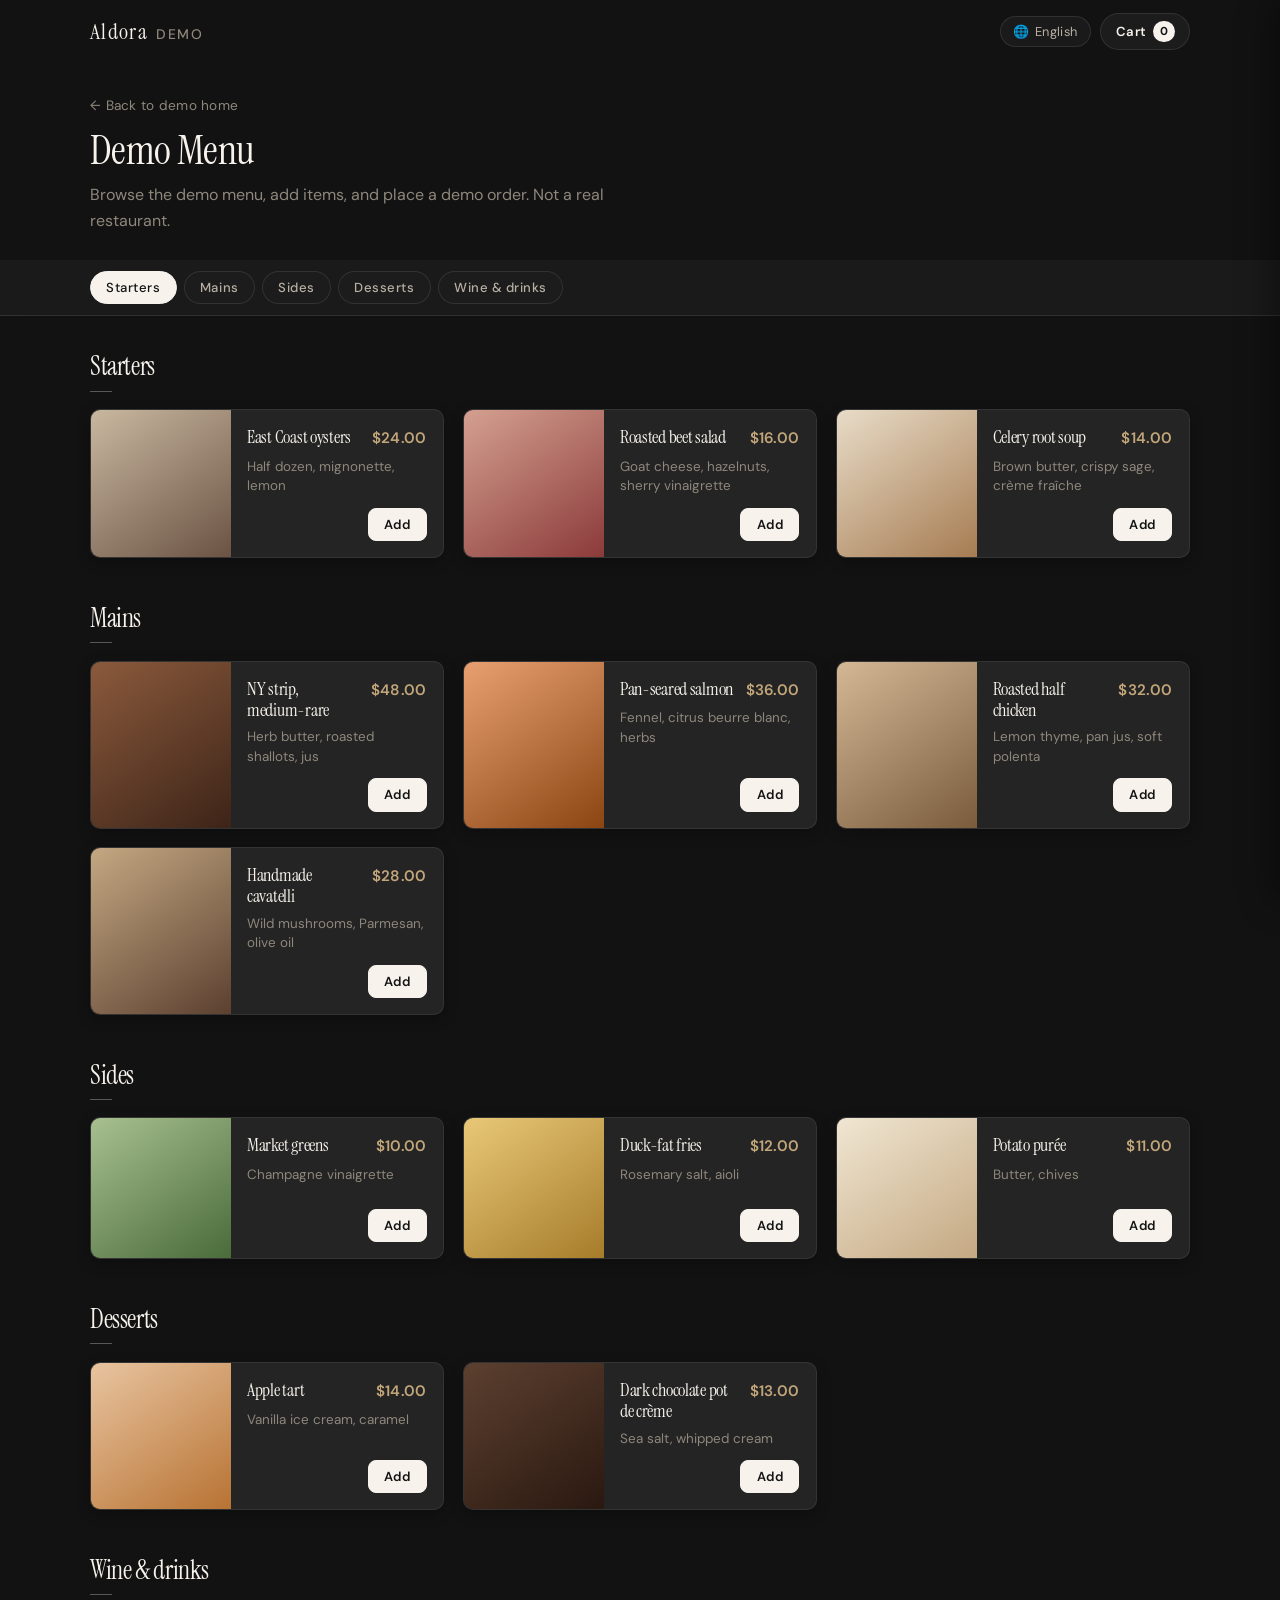
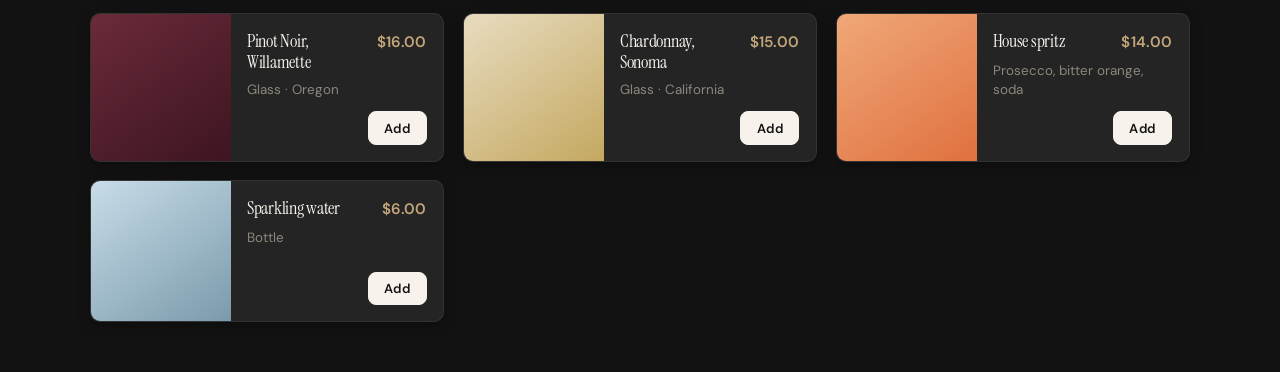
==== commit 7086cc35: "Aesthetic pass: Manhattan black-elegant, matte champagne, no gold glow" ====
--- a/order.html
+++ b/order.html
@@ -7,13 +7,13 @@
     <title>Demo Menu — Aldora Demo</title>
     <link rel="preconnect" href="https://fonts.googleapis.com" />
     <link rel="preconnect" href="https://fonts.gstatic.com" crossorigin />
-    <link href="https://fonts.googleapis.com/css2?family=Cormorant+Garamond:wght@500;600;700&family=DM+Sans:ital,opsz,wght@0,9..40,400;0,9..40,500;0,9..40,600;0,9..40,700;1,9..40,400&display=swap" rel="stylesheet" />
+    <link href="https://fonts.googleapis.com/css2?family=Instrument+Serif&family=DM+Sans:ital,opsz,wght@0,9..40,400;0,9..40,500;0,9..40,600;0,9..40,700;1,9..40,400&display=swap" rel="stylesheet" />
     <link rel="stylesheet" href="styles.css" />
   </head>
   <body class="page-order" data-title-key="meta.orderTitle">
     <header class="site-header" data-site-header>
       <div class="container order-header-extra">
-        <a class="brand" href="index.html" data-i18n="nav.brand">Aldora Demo</a>
+        <a class="brand" href="index.html"><span class="brand-name" data-i18n="nav.brandName">Aldora</span> <span class="brand-demo" data-i18n="nav.brandDemo">Demo</span></a>
         <div class="header-actions">
           <div class="lang-switcher">
             <button type="button" class="lang-toggle" data-lang-toggle aria-haspopup="listbox">
--- a/styles.css
+++ b/styles.css
@@ -1,34 +1,31 @@
-/* Aldora Demo — black luxury / high-end steakhouse night mood */
+/* Aldora Demo — Manhattan black-elegant (stage black, window light, matte champagne) */
 :root {
-  --bg: #0a0a0a;
-  --bg-elevated: #111111;
-  --bg-card: #161616;
-  --bg-card-hover: #1a1a1a;
+  --bg: #121212;
+  --bg-elevated: #1c1c1c;
+  --bg-card: #242424;
+  --bg-card-hover: #2a2a2a;
   --charcoal: #1c1c1c;
-  --ink: #f5f0e8;
-  --ink-soft: #c8bfb0;
-  --muted: #8a8278;
-  --ivory: #f5f0e8;
-  --gold: #c4a574;
-  --gold-bright: #d4af37;
-  --gold-dim: rgba(196, 165, 116, 0.35);
-  --gold-glow: rgba(196, 165, 116, 0.22);
-  --line: rgba(196, 165, 116, 0.18);
-  --line-subtle: rgba(245, 240, 232, 0.08);
-  --accent: #c4a574;
-  --accent-hover: #d4af37;
+  --ink: #f7f3ec;
+  --ink-soft: #b8afa3;
+  --muted: #8e877c;
+  --ivory: #f7f3ec;
+  --champagne: #c2a67a;
+  --soft-light: rgba(247, 243, 236, 0.06);
+  --line: rgba(247, 243, 236, 0.1);
+  --line-subtle: rgba(247, 243, 236, 0.08);
+  --accent: #c2a67a;
+  --warm-tint: rgba(194, 166, 122, 0.14);
   --success: #6b9b7a;
-  --shadow: 0 16px 48px rgba(0, 0, 0, 0.55);
-  --shadow-sm: 0 6px 20px rgba(0, 0, 0, 0.4);
-  --shadow-gold: 0 0 0 1px rgba(196, 165, 116, 0.35), 0 8px 28px rgba(196, 165, 116, 0.12);
-  --radius: 12px;
+  --shadow: 0 10px 28px rgba(0, 0, 0, 0.35);
+  --shadow-sm: 0 4px 14px rgba(0, 0, 0, 0.28);
+  --radius: 10px;
   --radius-sm: 8px;
-  --font-serif: "Cormorant Garamond", "Times New Roman", Georgia, serif;
+  --font-serif: "Instrument Serif", "Times New Roman", Georgia, serif;
   --font-sans: "DM Sans", system-ui, -apple-system, Segoe UI, Roboto, sans-serif;
   --header-h: 64px;
   --safe-bottom: env(safe-area-inset-bottom, 0px);
   --ease-out: cubic-bezier(0.22, 1, 0.36, 1);
-  --reveal-duration: 420ms;
+  --reveal-duration: 400ms;
 }
 
 *,
@@ -45,7 +42,7 @@
   margin: 0;
   font-family: var(--font-sans);
   font-size: 16px;
-  line-height: 1.55;
+  line-height: 1.6;
   color: var(--ink);
   background: var(--bg);
   -webkit-font-smoothing: antialiased;
@@ -61,11 +58,10 @@
   text-decoration: none;
 }
 
-/* Subtle link underline animation for nav / text links */
 .nav-links a,
 .back-link {
   position: relative;
-  background-image: linear-gradient(var(--gold), var(--gold));
+  background-image: linear-gradient(var(--ink-soft), var(--ink-soft));
   background-position: 0 100%;
   background-repeat: no-repeat;
   background-size: 0 1px;
@@ -74,7 +70,7 @@
 
 .nav-links a:hover,
 .back-link:hover {
-  color: var(--gold);
+  color: var(--ivory);
   background-size: 100% 1px;
 }
 
@@ -88,8 +84,8 @@
 h3,
 .serif {
   font-family: var(--font-serif);
-  font-weight: 500;
-  letter-spacing: -0.02em;
+  font-weight: 400;
+  letter-spacing: -0.015em;
   line-height: 1.15;
   color: var(--ivory);
 }
@@ -107,7 +103,7 @@
   height: var(--header-h);
   display: flex;
   align-items: center;
-  background: rgba(10, 10, 10, 0.72);
+  background: rgba(18, 18, 18, 0.72);
   backdrop-filter: blur(0px);
   -webkit-backdrop-filter: blur(0px);
   border-bottom: 1px solid transparent;
@@ -119,11 +115,11 @@
 }
 
 .site-header.is-scrolled {
-  background: rgba(10, 10, 10, 0.88);
+  background: rgba(18, 18, 18, 0.86);
   backdrop-filter: blur(14px);
   -webkit-backdrop-filter: blur(14px);
   border-bottom-color: var(--line);
-  box-shadow: 0 8px 32px rgba(0, 0, 0, 0.35);
+  box-shadow: 0 4px 16px rgba(0, 0, 0, 0.18);
 }
 
 .site-header .container {
@@ -136,19 +132,31 @@
 
 .brand {
   font-family: var(--font-serif);
-  font-size: 1.35rem;
-  font-weight: 600;
-  letter-spacing: 0.04em;
+  font-size: 1.4rem;
+  font-weight: 400;
+  letter-spacing: 0.06em;
   color: var(--ivory);
   transition: color 0.25s ease;
+  display: inline-flex;
+  align-items: baseline;
+  gap: 0.35em;
 }
 
 .brand:hover {
-  color: var(--gold);
-}
-
-.brand span {
-  color: var(--gold);
+  color: var(--ivory);
+}
+
+.brand-name {
+  color: var(--ivory);
+}
+
+.brand-demo {
+  font-family: var(--font-sans);
+  font-size: 0.62em;
+  font-weight: 500;
+  letter-spacing: 0.12em;
+  text-transform: uppercase;
+  color: var(--muted);
 }
 
 .nav-links {
@@ -174,7 +182,7 @@
   justify-content: center;
   gap: 0.4rem;
   border: none;
-  border-radius: 999px;
+  border-radius: var(--radius-sm);
   padding: 0.75rem 1.35rem;
   font-size: 0.9rem;
   font-weight: 600;
@@ -192,26 +200,30 @@
 }
 
 .btn-primary {
-  background: linear-gradient(180deg, #d4b88a 0%, var(--gold) 55%, #a88955 100%);
-  color: #0a0a0a;
-  box-shadow: 0 6px 20px rgba(196, 165, 116, 0.28);
+  background: var(--ivory);
+  color: #141414;
+  border: 1px solid var(--ivory);
+  box-shadow: none;
 }
 
 .btn-primary:hover {
-  background: linear-gradient(180deg, #e0c898 0%, var(--gold-bright) 55%, var(--gold) 100%);
-  box-shadow: 0 8px 28px rgba(212, 175, 55, 0.35);
+  background: #ebe6de;
+  border-color: #ebe6de;
+  color: #121212;
+  box-shadow: none;
+  transform: translateY(-1px);
 }
 
 .btn-secondary {
   background: transparent;
   color: var(--ivory);
-  border: 1px solid var(--line);
+  border: 1px solid rgba(247, 243, 236, 0.35);
 }
 
 .btn-secondary:hover {
-  border-color: var(--gold);
-  color: var(--gold);
-  background: rgba(196, 165, 116, 0.06);
+  border-color: rgba(247, 243, 236, 0.7);
+  color: var(--ivory);
+  background: var(--soft-light);
 }
 
 .btn-ghost {
@@ -221,7 +233,7 @@
 }
 
 .btn-ghost:hover {
-  color: var(--gold);
+  color: var(--ivory);
 }
 
 .btn-sm {
@@ -246,7 +258,7 @@
   align-items: center;
   gap: 0.35rem;
   border: 1px solid var(--line);
-  background: rgba(22, 22, 22, 0.9);
+  background: rgba(28, 28, 28, 0.95);
   border-radius: 999px;
   padding: 0.4rem 0.75rem;
   font-size: 0.8rem;
@@ -256,8 +268,8 @@
 }
 
 .lang-toggle:hover {
-  border-color: var(--gold);
-  color: var(--gold);
+  border-color: rgba(247, 243, 236, 0.28);
+  color: var(--ivory);
 }
 
 .lang-menu {
@@ -304,8 +316,8 @@
 
 .lang-menu button:hover,
 .lang-menu button.is-active {
-  background: rgba(196, 165, 116, 0.1);
-  color: var(--gold);
+  background: var(--soft-light);
+  color: var(--ivory);
 }
 
 /* ---------- Hero ---------- */
@@ -315,16 +327,38 @@
   overflow: hidden;
 }
 
+.hero::before {
+  content: "";
+  position: absolute;
+  top: -20%;
+  left: -10%;
+  width: 70%;
+  height: 90%;
+  background: radial-gradient(
+    ellipse at 30% 35%,
+    rgba(247, 243, 236, 0.07) 0%,
+    rgba(247, 243, 236, 0.03) 40%,
+    transparent 70%
+  );
+  pointer-events: none;
+  z-index: 0;
+}
+
+.hero .container {
+  position: relative;
+  z-index: 1;
+}
+
 .hero::after {
   content: "";
   position: absolute;
   left: 50%;
   bottom: 0;
-  width: min(280px, 40%);
+  width: min(120px, 24%);
   height: 1px;
-  background: linear-gradient(90deg, transparent, var(--gold), transparent);
+  background: rgba(247, 243, 236, 0.22);
   transform: translateX(-50%);
-  opacity: 0.55;
+  opacity: 0.8;
 }
 
 .hero-grid {
@@ -348,7 +382,7 @@
   font-size: 0.72rem;
   text-transform: uppercase;
   letter-spacing: 0.2em;
-  color: var(--gold);
+  color: var(--ink-soft);
   margin: 0 0 0.85rem;
 }
 
@@ -356,7 +390,8 @@
   font-size: clamp(2.5rem, 7vw, 3.75rem);
   margin: 0 0 1.1rem;
   color: var(--ivory);
-  font-weight: 500;
+  font-weight: 400;
+  letter-spacing: -0.02em;
 }
 
 .hero-sub {
@@ -375,12 +410,12 @@
 
 .hero-visual {
   position: relative;
-  border-radius: calc(var(--radius) + 2px);
+  border-radius: var(--radius);
   overflow: hidden;
   aspect-ratio: 4 / 5;
   background:
-    linear-gradient(160deg, rgba(10, 10, 10, 0.2), rgba(10, 10, 10, 0.55)),
-    linear-gradient(135deg, #2a2418 0%, #1a1510 40%, #0a0a0a 100%);
+    linear-gradient(160deg, rgba(18, 18, 18, 0.15), rgba(18, 18, 18, 0.4)),
+    linear-gradient(135deg, #2a2620 0%, #1c1c1c 45%, #141414 100%);
   box-shadow: var(--shadow), 0 0 0 1px var(--line);
   will-change: transform;
 }
@@ -389,16 +424,16 @@
   width: 100%;
   height: 100%;
   object-fit: cover;
-  transform: scale(1.06);
+  transform: scale(1.04);
   transition: transform 0.1s linear;
-  filter: brightness(0.88) contrast(1.05);
+  filter: brightness(0.96) contrast(1.02);
 }
 
 .hero-badge {
   position: absolute;
   left: 1rem;
   bottom: 1rem;
-  background: rgba(10, 10, 10, 0.82);
+  background: rgba(28, 28, 28, 0.88);
   backdrop-filter: blur(10px);
   -webkit-backdrop-filter: blur(10px);
   padding: 0.85rem 1.1rem;
@@ -414,9 +449,10 @@
   display: block;
   font-family: var(--font-serif);
   font-size: 1.2rem;
-  color: var(--gold);
+  font-weight: 400;
+  color: var(--ivory);
   margin-bottom: 0.15rem;
-  letter-spacing: 0.04em;
+  letter-spacing: 0.05em;
 }
 
 /* ---------- Sections + reveal ---------- */
@@ -438,12 +474,12 @@
 .section-title::after {
   content: "";
   display: block;
-  width: 48px;
+  width: 28px;
   height: 1px;
-  background: var(--gold);
+  background: rgba(247, 243, 236, 0.35);
   margin-top: 0.85rem;
   margin-bottom: 1.25rem;
-  opacity: 0.7;
+  opacity: 1;
 }
 
 .lead {
@@ -455,7 +491,7 @@
 
 .reveal {
   opacity: 0;
-  transform: translateY(22px);
+  transform: translateY(18px);
   transition:
     opacity var(--reveal-duration) var(--ease-out),
     transform var(--reveal-duration) var(--ease-out);
@@ -475,24 +511,24 @@
   background: var(--bg-card);
   border: 1px solid var(--line-subtle);
   border-radius: var(--radius);
-  padding: 1.4rem 1.45rem;
+  padding: 1.5rem 1.5rem;
   box-shadow: var(--shadow-sm);
   transition:
-    transform 0.35s var(--ease-out),
-    border-color 0.35s ease,
-    box-shadow 0.35s ease;
+    transform 0.3s var(--ease-out),
+    border-color 0.3s ease,
+    box-shadow 0.3s ease;
 }
 
 .info-card:hover {
-  border-color: var(--line);
-  box-shadow: var(--shadow-gold);
-  transform: translateY(-3px);
+  border-color: rgba(247, 243, 236, 0.18);
+  box-shadow: var(--shadow-sm);
+  transform: translateY(-2px);
 }
 
 .info-card h3 {
   margin: 0 0 0.85rem;
-  font-size: 1.4rem;
-  color: var(--gold);
+  font-size: 1.45rem;
+  color: var(--ivory);
 }
 
 .hours-list {
@@ -546,15 +582,13 @@
 /* ---------- CTA band ---------- */
 .cta-band {
   margin: 1.25rem 0 3.5rem;
-  background:
-    linear-gradient(135deg, rgba(196, 165, 116, 0.12), rgba(10, 10, 10, 0.4)),
-    var(--charcoal);
-  color: var(--ivory);
-  border-radius: calc(var(--radius) + 4px);
+  background: var(--bg-elevated);
+  color: var(--ivory);
+  border-radius: var(--radius);
   border: 1px solid var(--line);
   padding: 2.35rem 1.6rem;
   text-align: center;
-  box-shadow: var(--shadow);
+  box-shadow: var(--shadow-sm);
   position: relative;
   overflow: hidden;
 }
@@ -563,7 +597,11 @@
   content: "";
   position: absolute;
   inset: 0;
-  background: linear-gradient(90deg, transparent 0%, rgba(196, 165, 116, 0.06) 50%, transparent 100%);
+  background: radial-gradient(
+    ellipse at 50% 0%,
+    rgba(247, 243, 236, 0.05),
+    transparent 55%
+  );
   pointer-events: none;
 }
 
@@ -594,11 +632,12 @@
 }
 
 .site-footer .brand {
-  display: block;
+  display: inline-flex;
   margin-bottom: 0.4rem;
   font-size: 1.25rem;
   letter-spacing: 0.06em;
-  color: var(--gold);
+  color: var(--ivory);
+  justify-content: center;
 }
 
 .site-footer p {
@@ -613,7 +652,7 @@
 .cart-fab {
   position: relative;
   border: 1px solid var(--line);
-  background: var(--bg-card);
+  background: var(--bg-elevated);
   border-radius: 999px;
   padding: 0.45rem 0.9rem;
   font-size: 0.82rem;
@@ -631,8 +670,8 @@
 }
 
 .cart-fab:hover {
-  border-color: var(--gold);
-  box-shadow: 0 0 20px var(--gold-glow);
+  border-color: rgba(247, 243, 236, 0.28);
+  background: var(--bg-card);
 }
 
 .cart-fab:active {
@@ -644,8 +683,8 @@
   height: 1.35rem;
   padding: 0 0.35rem;
   border-radius: 999px;
-  background: linear-gradient(180deg, var(--gold-bright), var(--gold));
-  color: #0a0a0a;
+  background: var(--ivory);
+  color: #141414;
   font-size: 0.72rem;
   font-weight: 700;
   display: inline-flex;
@@ -680,10 +719,10 @@
   position: sticky;
   top: var(--header-h);
   z-index: 30;
-  background: rgba(10, 10, 10, 0.92);
+  background: rgba(28, 28, 28, 0.96);
   backdrop-filter: blur(12px);
   -webkit-backdrop-filter: blur(12px);
-  border-bottom: 1px solid var(--line-subtle);
+  border-bottom: 1px solid var(--line);
   margin: 1rem 0 0;
   overflow-x: auto;
   -webkit-overflow-scrolling: touch;
@@ -703,8 +742,8 @@
 
 .cat-chip {
   flex: 0 0 auto;
-  border: 1px solid var(--line-subtle);
-  background: transparent;
+  border: 1px solid var(--line);
+  background: var(--bg-elevated);
   color: var(--ink-soft);
   border-radius: 999px;
   padding: 0.45rem 0.95rem;
@@ -720,15 +759,15 @@
 }
 
 .cat-chip:hover {
-  border-color: var(--gold);
-  color: var(--gold);
+  border-color: rgba(247, 243, 236, 0.28);
+  color: var(--ivory);
 }
 
 .cat-chip.is-active {
-  background: rgba(196, 165, 116, 0.12);
-  color: var(--gold);
-  border-color: var(--gold);
-  box-shadow: 0 0 16px var(--gold-glow);
+  background: var(--ivory);
+  color: #141414;
+  border-color: var(--ivory);
+  box-shadow: none;
 }
 
 .menu-section {
@@ -745,22 +784,22 @@
 .menu-section h2::after {
   content: "";
   display: block;
-  width: 36px;
+  width: 22px;
   height: 1px;
-  background: var(--gold);
+  background: rgba(247, 243, 236, 0.3);
   margin-top: 0.55rem;
-  opacity: 0.65;
+  opacity: 1;
 }
 
 .menu-grid {
   display: grid;
-  gap: 1rem;
+  gap: 1.15rem;
 }
 
 .menu-card {
   display: grid;
-  grid-template-columns: 96px 1fr;
-  gap: 0.9rem;
+  grid-template-columns: 120px 1fr;
+  gap: 1rem;
   background: var(--bg-card);
   border: 1px solid var(--line-subtle);
   border-radius: var(--radius);
@@ -768,15 +807,15 @@
   box-shadow: var(--shadow-sm);
   align-items: stretch;
   transition:
-    transform 0.35s var(--ease-out),
-    border-color 0.35s ease,
-    box-shadow 0.35s ease;
+    transform 0.3s var(--ease-out),
+    border-color 0.3s ease,
+    box-shadow 0.3s ease;
 }
 
 .menu-card:hover {
-  transform: translateY(-4px);
-  border-color: var(--gold-dim);
-  box-shadow: var(--shadow-gold);
+  transform: translateY(-2px);
+  border-color: rgba(247, 243, 236, 0.18);
+  box-shadow: var(--shadow-sm);
 }
 
 .menu-card:active {
@@ -785,8 +824,8 @@
 
 .menu-card-media {
   position: relative;
-  min-height: 96px;
-  background: linear-gradient(145deg, #2a2418, #1a1510 60%, #0a0a0a);
+  min-height: 120px;
+  background: linear-gradient(145deg, #2a2620, #1c1c1c 60%, #141414);
   overflow: hidden;
 }
 
@@ -796,25 +835,35 @@
   object-fit: cover;
   position: absolute;
   inset: 0;
-  filter: brightness(0.9) contrast(1.05);
+  filter: brightness(0.96) contrast(1.02);
   transition: transform 0.5s var(--ease-out);
 }
 
 .menu-card:hover .menu-card-media img {
-  transform: scale(1.06);
+  transform: scale(1.04);
 }
 
 .menu-card-body {
-  padding: 0.85rem 0.95rem 0.85rem 0;
+  padding: 1rem 1.05rem 1rem 0;
   display: flex;
   flex-direction: column;
-  gap: 0.35rem;
+  gap: 0.4rem;
+  min-width: 0;
+}
+
+.menu-card-title {
+  display: flex;
+  align-items: baseline;
+  justify-content: space-between;
+  gap: 0.75rem;
 }
 
 .menu-card-body h3 {
   margin: 0;
   font-size: 1.15rem;
   color: var(--ivory);
+  flex: 1;
+  min-width: 0;
 }
 
 .menu-card-desc {
@@ -823,28 +872,35 @@
   color: var(--muted);
   flex: 1;
   line-height: 1.45;
+  display: -webkit-box;
+  -webkit-line-clamp: 2;
+  -webkit-box-orient: vertical;
+  overflow: hidden;
 }
 
 .menu-card-row {
   display: flex;
   align-items: center;
-  justify-content: space-between;
+  justify-content: flex-end;
   gap: 0.5rem;
-  margin-top: 0.3rem;
+  margin-top: 0.35rem;
 }
 
 .price {
   font-weight: 600;
-  color: var(--gold);
+  color: var(--champagne);
   font-variant-numeric: tabular-nums;
   letter-spacing: 0.02em;
+  font-size: 0.95rem;
+  flex-shrink: 0;
+  text-align: right;
 }
 
 /* ---------- Cart drawer ---------- */
 .cart-overlay {
   position: fixed;
   inset: 0;
-  background: rgba(0, 0, 0, 0.65);
+  background: rgba(0, 0, 0, 0.55);
   opacity: 0;
   pointer-events: none;
   transition: opacity 0.3s var(--ease-out);
@@ -862,9 +918,9 @@
   right: 0;
   height: 100%;
   width: min(400px, 100%);
-  background: var(--bg-elevated);
+  background: #1c1c1c;
   border-left: 1px solid var(--line);
-  box-shadow: -12px 0 48px rgba(0, 0, 0, 0.5);
+  box-shadow: -8px 0 32px rgba(0, 0, 0, 0.4);
   transform: translateX(100%);
   transition: transform 0.35s var(--ease-out);
   z-index: 70;
@@ -898,7 +954,7 @@
 
 .cart-empty {
   text-align: center;
-  padding: 2.75rem 1rem;
+  padding: 2.5rem 1rem;
   color: var(--muted);
 }
 
@@ -908,6 +964,10 @@
 
 .cart-empty strong {
   color: var(--ink-soft);
+}
+
+.cart-empty .btn {
+  margin-top: 1.1rem;
 }
 
 .cart-line {
@@ -927,7 +987,7 @@
 .cart-line-price {
   font-variant-numeric: tabular-nums;
   font-weight: 600;
-  color: var(--gold);
+  color: var(--champagne);
 }
 
 .cart-line-controls {
@@ -940,7 +1000,7 @@
 .qty-btn {
   width: 32px;
   height: 32px;
-  border-radius: 8px;
+  border-radius: var(--radius-sm);
   border: 1px solid var(--line);
   background: var(--bg-card);
   font-size: 1rem;
@@ -950,9 +1010,9 @@
 }
 
 .qty-btn:hover {
-  border-color: var(--gold);
-  color: var(--gold);
-  background: rgba(196, 165, 116, 0.08);
+  border-color: rgba(247, 243, 236, 0.28);
+  color: var(--ivory);
+  background: var(--soft-light);
 }
 
 .qty-btn:active {
@@ -970,7 +1030,7 @@
 .cart-footer {
   border-top: 1px solid var(--line);
   padding: 1.1rem 1.2rem calc(1.1rem + var(--safe-bottom));
-  background: var(--bg-card);
+  background: #242424;
 }
 
 .totals {
@@ -996,7 +1056,7 @@
 }
 
 .totals-row.total span:last-child {
-  color: var(--gold);
+  color: var(--champagne);
 }
 
 .cart-actions {
@@ -1008,7 +1068,7 @@
 .modal-overlay {
   position: fixed;
   inset: 0;
-  background: rgba(0, 0, 0, 0.7);
+  background: rgba(0, 0, 0, 0.6);
   display: flex;
   align-items: flex-end;
   justify-content: center;
@@ -1044,7 +1104,7 @@
   width: 48px;
   height: 48px;
   border-radius: 50%;
-  background: rgba(196, 165, 116, 0.12);
+  background: var(--soft-light);
   border: 1px solid var(--line);
   display: grid;
   place-items: center;
@@ -1059,7 +1119,7 @@
 
 .modal-message {
   font-weight: 600;
-  color: var(--gold);
+  color: var(--ivory);
   margin: 0 0 0.5rem;
 }
 
@@ -1075,11 +1135,11 @@
   left: 50%;
   bottom: calc(1.25rem + var(--safe-bottom));
   transform: translateX(-50%) translateY(120%);
-  background: var(--charcoal);
+  background: var(--bg-elevated);
   color: var(--ivory);
   border: 1px solid var(--line);
   padding: 0.75rem 1.2rem;
-  border-radius: 999px;
+  border-radius: var(--radius-sm);
   font-size: 0.88rem;
   font-weight: 500;
   letter-spacing: 0.02em;
@@ -1125,11 +1185,11 @@
   }
 
   .menu-card {
-    grid-template-columns: 120px 1fr;
+    grid-template-columns: 140px 1fr;
   }
 
   .menu-card-media {
-    min-height: 120px;
+    min-height: 140px;
   }
 
   .modal-overlay {
@@ -1168,7 +1228,8 @@
   }
 
   .menu-card:hover,
-  .info-card:hover {
+  .info-card:hover,
+  .btn-primary:hover {
     transform: none;
   }
 }
